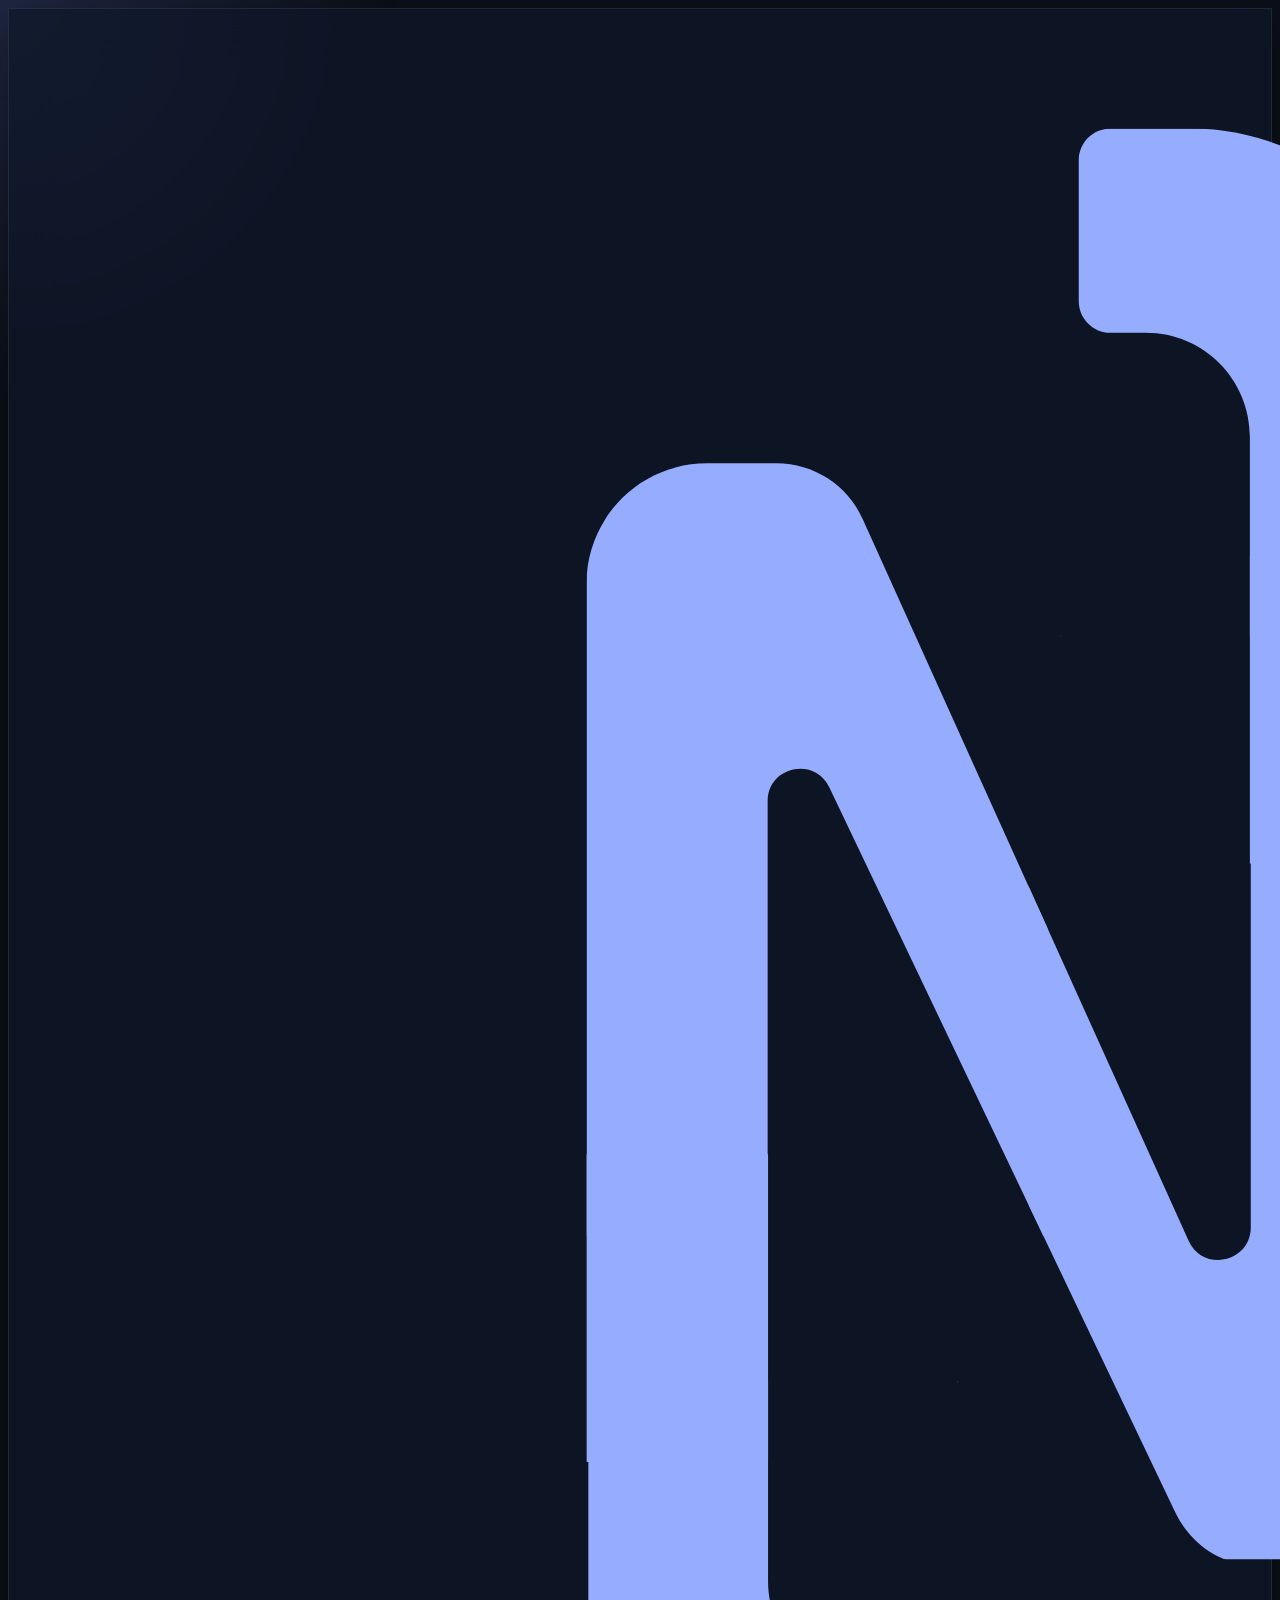
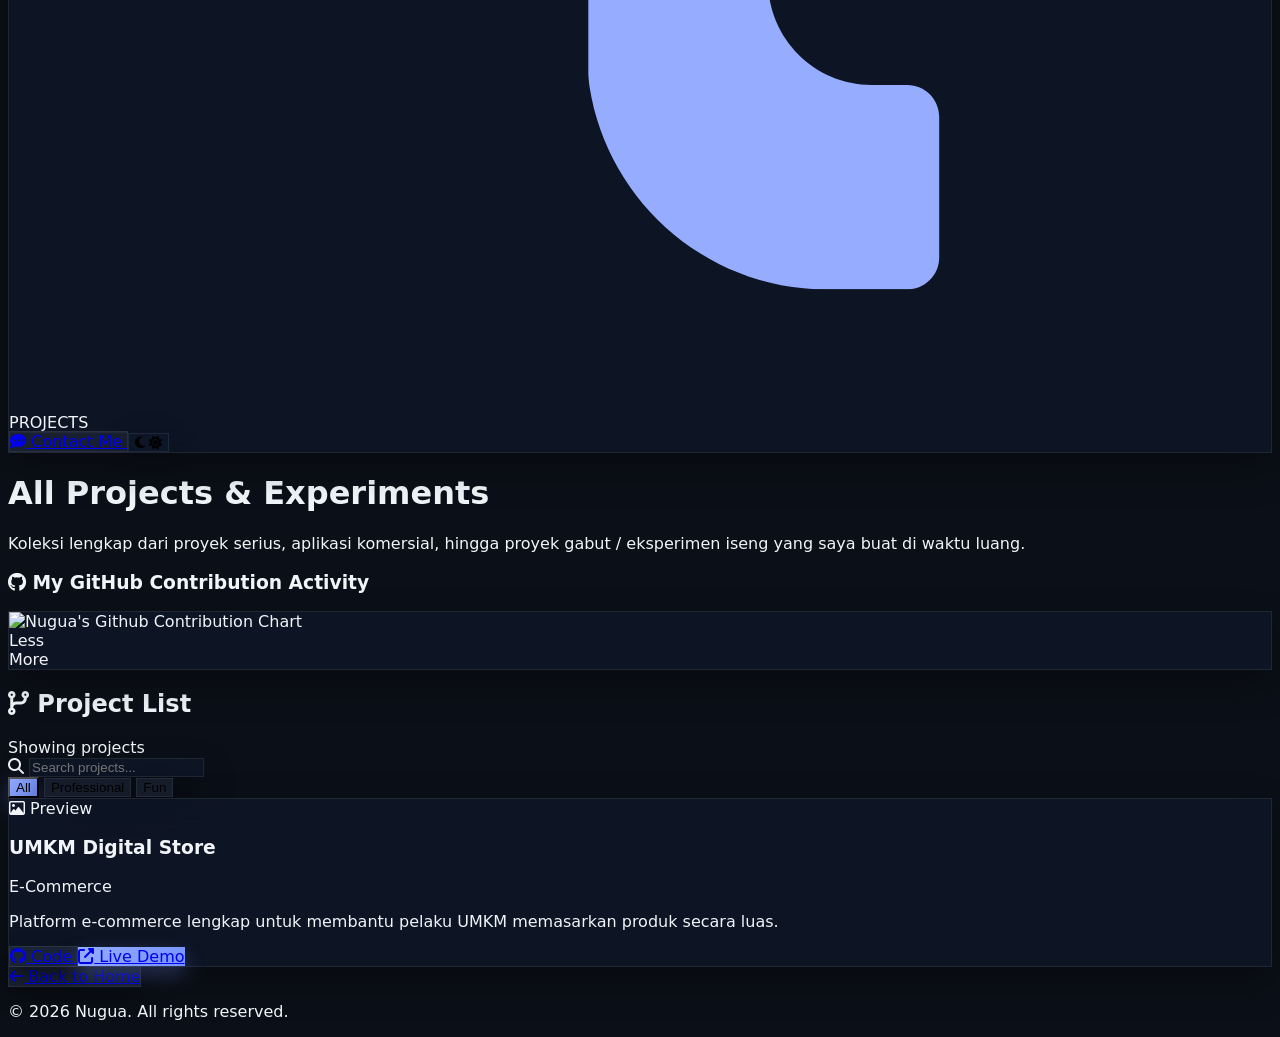
==== project.html @ b5759c46 "8-augustus" ====
<!DOCTYPE html>
<html lang="en" class="scroll-smooth dark">
<head>
    <meta charset="UTF-8">
    <meta name="viewport" content="width=device-width, initial-scale=1.0">
    <title>All Projects - Nugua Portfolio</title>
    <script src="https://cdn.tailwindcss.com"></script>
    <script>
        tailwind.config = {
            darkMode: 'class',
        }
    </script>
    <!-- FontAwesome untuk Icon profesional -->
    <link rel="stylesheet" href="https://cdnjs.cloudflare.com/ajax/libs/font-awesome/6.4.0/css/all.min.css">
    <style>
        body {
            background-color: #0b0f17;
            color: #f1f5f9;
            overflow-x: hidden;
            font-family: system-ui, -apple-system, sans-serif;
            transition: background-color 0.3s ease, color 0.3s ease;
        }

        html:not(.dark) body {
            background-color: #f8fafc;
            color: #1e293b;
        }
        
        /* Efek Mouse Tracking Glow Background */
        .mouse-glow {
            position: fixed;
            top: 0;
            left: 0;
            width: 100vw;
            height: 100vh;
            pointer-events: none;
            background: radial-gradient(800px circle at var(--x, 50%) var(--y, 50%), rgba(117, 147, 255, 0.18), rgba(15, 23, 42, 0) 50%);
            z-index: 1;
            transition: background 0.2s ease;
        }

        html:not(.dark) .mouse-glow {
            background: radial-gradient(800px circle at var(--x, 50%) var(--y, 50%), rgba(117, 147, 255, 0.25), rgba(248, 250, 252, 0) 50%);
        }

        .content-layer {
            position: relative;
            z-index: 10;
        }

        /* Glassmorphism */
        .glass-heavy-blur {
            background: rgba(15, 23, 42, 0.7);
            backdrop-filter: blur(24px);
            -webkit-backdrop-filter: blur(24px);
            border: 1px solid rgba(255, 255, 255, 0.08);
            box-shadow: 0 15px 35px rgba(0, 0, 0, 0.3);
            transition: all 0.3s ease;
        }

        html:not(.dark) .glass-heavy-blur {
            background: rgba(255, 255, 255, 0.85);
            border: 1px solid rgba(226, 232, 240, 0.8);
            box-shadow: 0 15px 35px rgba(149, 172, 255, 0.12);
        }

        .soft-button-primary {
            background: linear-gradient(135deg, #95ACFF 0%, #7593ff 100%);
            box-shadow: 0 8px 20px rgba(117, 147, 255, 0.3);
            transition: all 0.3s ease;
        }

        .soft-button-primary:hover {
            transform: translateY(-2px);
            box-shadow: 0 10px 25px rgba(117, 147, 255, 0.5);
        }

        .soft-button-secondary {
            background: rgba(30, 41, 59, 0.8);
            box-shadow: 0 8px 20px rgba(0, 0, 0, 0.3);
            border: 1px solid rgba(255, 255, 255, 0.08);
            transition: all 0.3s ease;
        }

        html:not(.dark) .soft-button-secondary {
            background: rgba(255, 255, 255, 0.9);
            box-shadow: 0 8px 20px rgba(149, 172, 255, 0.15);
            border: 1px solid rgba(226, 232, 240, 1);
            color: #475569;
        }

        .soft-button-secondary:hover {
            transform: translateY(-2px);
            box-shadow: 0 10px 25px rgba(149, 172, 255, 0.25);
        }

        .contact-pill-btn {
            background: rgba(30, 41, 59, 0.6);
            border: 1px solid rgba(255, 255, 255, 0.08);
            box-shadow: inset 0 1px 1px rgba(255, 255, 255, 0.05);
            transition: all 0.3s ease;
        }

        html:not(.dark) .contact-pill-btn {
            background: rgba(241, 245, 249, 0.8);
            border: 1px solid rgba(226, 232, 240, 1);
        }

        .contact-pill-btn:hover {
            border-color: rgba(117, 147, 255, 0.5);
            transform: translateY(-1px);
        }

        .project-card {
            transition: all 0.3s cubic-bezier(0.16, 1, 0.3, 1);
        }
        .project-card:hover {
            transform: translateY(-6px);
            box-shadow: 0 20px 40px rgba(117, 147, 255, 0.3);
            border-color: rgba(117, 147, 255, 0.8);
        }
    </style>
</head>
<body class="min-h-screen flex flex-col justify-between p-3 sm:p-6 md:p-10">

    <!-- Elemen Mouse Glow -->
    <div class="mouse-glow" id="mouseGlow"></div>

    <div class="content-layer max-w-6xl mx-auto w-full flex flex-col items-center">
        
        <!-- NAVBAR -->
        <nav class="glass-heavy-blur rounded-full px-4 sm:px-5 py-2.5 w-full max-w-4xl flex items-center justify-between mb-8 sticky top-3 sm:top-6 z-50">
            <a href="index.html" class="w-9 h-9 sm:w-11 sm:h-11 overflow-hidden flex items-center justify-center shrink-0 transition-transform hover:scale-105">
                <img src="assets/img/logo.png" alt="Logo" class="object-cover w-full h-full">
            </a>
            
            <div class="absolute left-1/2 transform -translate-x-1/2 hidden sm:block">
                <span class="text-xs sm:text-sm font-extrabold tracking-widest text-slate-900 dark:text-white uppercase">PROJECTS</span>
            </div>

            <div class="flex items-center gap-2">
                <a href="index.html#contact" class="contact-pill-btn flex items-center gap-2 px-3.5 sm:px-4 py-1.5 sm:py-2 rounded-full text-xs sm:text-sm font-semibold text-[#7593ff] dark:text-[#95ACFF]">
                    <i class="fa-solid fa-comment-dots text-xs"></i>
                    <span>Contact Me</span>
                </a>

                <button id="themeToggle" class="w-8 h-8 sm:w-10 sm:h-10 rounded-full glass-heavy-blur flex items-center justify-center text-slate-700 dark:text-slate-200 hover:text-[#7593ff] transition shadow-sm cursor-pointer" title="Toggle Theme">
                    <i class="fa-solid fa-moon text-xs sm:text-sm hidden dark:block"></i>
                    <i class="fa-solid fa-sun text-xs sm:text-sm dark:hidden"></i>
                </button>
            </div>
        </nav>

        <!-- HEADER SECTION -->
        <header class="text-center max-w-3xl mx-auto my-6">
            <h1 class="text-2xl sm:text-4xl md:text-5xl font-extrabold text-slate-900 dark:text-slate-100 tracking-tight mb-3">
                All Projects & Experiments
            </h1>
            <p class="text-slate-600 dark:text-slate-300 text-xs sm:text-base leading-relaxed">
                Koleksi lengkap dari proyek serius, aplikasi komersial, hingga proyek gabut / eksperimen iseng yang saya buat di waktu luang.
            </p>
        </header>

        <!-- GITHUB CONTRIBUTION ACTIVITY -->
        <section class="w-full max-w-4xl my-6 px-2">
            <h3 class="text-base sm:text-lg font-bold text-slate-900 dark:text-slate-100 mb-4 flex items-center gap-2.5">
                <i class="fa-brands fa-github text-[#7593ff] text-lg sm:text-xl"></i> My GitHub Contribution Activity
            </h3>
            <div class="glass-heavy-blur p-4 sm:p-6 rounded-3xl overflow-x-auto flex flex-col items-center">
                <img src="https://ghchart.rshah.org/4169E1/nuguaaa" alt="Nugua's Github Contribution Chart" class="w-full max-w-3xl h-auto block filter dark:brightness-125 mb-3">
                
                <div class="w-full max-w-3xl flex items-center justify-end gap-2 text-[11px] text-slate-500 dark:text-slate-400 mt-2 px-1">
                    <span>Less</span>
                    <div class="flex items-center gap-1">
                        <span class="w-2.5 h-2.5 rounded-[2px] bg-slate-200 dark:bg-slate-800 border border-slate-300 dark:border-slate-700"></span>
                        <span class="w-2.5 h-2.5 rounded-[2px] bg-[#7593ff]/30"></span>
                        <span class="w-2.5 h-2.5 rounded-[2px] bg-[#7593ff]/60"></span>
                        <span class="w-2.5 h-2.5 rounded-[2px] bg-[#7593ff]"></span>
                        <span class="w-2.5 h-2.5 rounded-[2px] bg-[#4169E1]"></span>
                    </div>
                    <span>More</span>
                </div>
            </div>
        </section>

        <!-- GRID ALL PROJECTS & FUN PROJECTS -->
        <section class="w-full max-w-4xl my-6">
            <div class="flex flex-col sm:flex-row items-start sm:items-center justify-between gap-4 mb-6">
                <div>
                    <h2 class="text-base sm:text-xl font-bold text-slate-900 dark:text-slate-100 flex items-center gap-2">
                        <i class="fa-solid fa-code-branch text-[#7593ff]"></i> Project List
                    </h2>
                    <span class="text-xs text-slate-500 dark:text-slate-400">Showing projects</span>
                </div>

                <div class="flex flex-wrap items-center gap-2 w-full sm:w-auto">
                    <div class="relative flex-1 sm:flex-initial">
                        <span class="absolute inset-y-0 left-0 flex items-center pl-3 pointer-events-none text-slate-400 text-xs">
                            <i class="fa-solid fa-search"></i>
                        </span>
                        <input type="text" id="projectSearch" placeholder="Search projects..." class="w-full sm:w-48 pl-8 pr-3 py-1.5 text-xs rounded-xl glass-heavy-blur text-slate-800 dark:text-slate-200 focus:outline-none focus:ring-2 focus:ring-[#7593ff]/50 border border-slate-300 dark:border-slate-700">
                    </div>

                    <div class="flex items-center gap-1.5">
                        <button onclick="filterProjects('all', event)" class="category-btn px-3 py-1.5 rounded-xl text-xs font-semibold soft-button-primary text-white transition cursor-pointer">All</button>
                        <button onclick="filterProjects('professional', event)" class="category-btn px-3 py-1.5 rounded-xl text-xs font-semibold soft-button-secondary text-slate-700 dark:text-slate-200 transition cursor-pointer">Professional</button>
                        <button onclick="filterProjects('fun', event)" class="category-btn px-3 py-1.5 rounded-xl text-xs font-semibold soft-button-secondary text-slate-700 dark:text-slate-200 transition cursor-pointer">Fun</button>
                    </div>
                </div>
            </div>

            <!-- CONTAINER PROJECT CARDS -->
            <div class="grid grid-cols-1 md:grid-cols-2 gap-5 sm:gap-6" id="projectContainer">
                <!-- Dirender otomatis lewat JS -->
            </div>

            <div class="flex justify-center mt-10">
                <a href="index.html" class="soft-button-secondary text-slate-700 dark:text-slate-200 font-bold px-8 py-3 rounded-full text-xs sm:text-sm flex items-center gap-3 group transition">
                    <i class="fa-solid fa-arrow-left group-hover:-translate-x-1.5 transition-transform text-[#7593ff]"></i> Back to Home
                </a>
            </div>
        </section>

    </div>

    <!-- FOOTER -->
    <footer class="content-layer w-full text-center py-6 text-slate-500 dark:text-slate-400 text-[11px] sm:text-sm border-t border-slate-300 dark:border-slate-800 mt-8 flex flex-col items-center gap-2">
        <p>&copy; 2026 Nugua. All rights reserved.</p>
    </footer>

    <!-- 1. PANGGIL FILE DATA PROJECT TERLEBIH DAHULU -->
    <script src="data.js"></script>

    <!-- 2. SCRIPT UTAMA HALAMAN -->
    <script>
        const container = document.getElementById('projectContainer');
        let currentCategory = 'all';

        function renderProjects(filter = 'all', searchQuery = '') {
            container.innerHTML = '';

            const filtered = projectsData.filter(project => {
                const matchesCategory = (filter === 'all' || project.category === filter);
                const matchesSearch = project.title.toLowerCase().includes(searchQuery.toLowerCase()) || 
                                      project.description.toLowerCase().includes(searchQuery.toLowerCase());
                return matchesCategory && matchesSearch;
            });

            if (filtered.length === 0) {
                container.innerHTML = `
                    <div class="col-span-full text-center py-10 text-slate-400 text-xs sm:text-sm">
                        <i class="fa-solid fa-folder-open text-2xl mb-2 block"></i>
                        Tidak ada project yang ditemukan.
                    </div>
                `;
                return;
            }

            filtered.forEach(project => {
                const borderStyle = project.isDashedBorder ? 'border-dashed border-[#7593ff]/40' : '';
                
                const cardHTML = `
                    <div class="project-card glass-heavy-blur p-4 sm:p-6 rounded-3xl flex flex-col justify-between ${borderStyle}" data-category="${project.category}" data-title="${project.title.toLowerCase()}">
                        <div>
                            <div class="w-full h-32 sm:h-36 bg-slate-200 dark:bg-slate-800/50 border border-slate-300 dark:border-slate-700 rounded-2xl mb-3 sm:mb-4 overflow-hidden flex items-center justify-center text-slate-400 dark:text-slate-500 text-xs sm:text-sm font-medium gap-2">
                                <i class="${project.previewIcon}"></i> ${project.previewLabel}
                            </div>
                            <div class="flex items-center justify-between mb-2">
                                <h3 class="text-base sm:text-lg font-bold text-slate-900 dark:text-slate-100">${project.title}</h3>
                                <span class="text-[10px] font-bold px-2.5 py-0.5 rounded-full ${project.badgeColorClass}">${project.badgeText}</span>
                            </div>
                            <p class="text-slate-600 dark:text-slate-300 text-[11px] sm:text-sm mb-5">${project.description}</p>
                        </div>
                        <div class="flex items-center gap-2">
                            <a href="${project.githubUrl}" target="_blank" class="soft-button-secondary text-slate-700 dark:text-slate-200 font-semibold text-xs py-2 px-3 rounded-xl flex-1 text-center">
                                <i class="fa-brands fa-github mr-1"></i> Code
                            </a>
                            <a href="${project.liveUrl}" target="_blank" class="soft-button-primary text-white font-semibold text-xs py-2 px-3 rounded-xl flex-1 text-center">
                                <i class="fa-solid fa-external-link-alt mr-1"></i> Live Demo
                            </a>
                        </div>
                    </div>
                `;
                container.innerHTML += cardHTML;
            });
        }

        function filterProjects(category, event) {
            currentCategory = category;
            
            const buttons = document.querySelectorAll('.category-btn');
            buttons.forEach(btn => {
                btn.classList.remove('soft-button-primary', 'text-white');
                btn.classList.add('soft-button-secondary', 'text-slate-700', 'dark:text-slate-200');
            });
            
            if (event && event.currentTarget) {
                event.currentTarget.classList.remove('soft-button-secondary', 'text-slate-700', 'dark:text-slate-200');
                event.currentTarget.classList.add('soft-button-primary', 'text-white');
            }

            const query = document.getElementById('projectSearch').value;
            renderProjects(currentCategory, query);
        }

        const searchInput = document.getElementById('projectSearch');
        searchInput.addEventListener('input', (e) => {
            renderProjects(currentCategory, e.target.value);
        });

        // Load awal saat halaman dibuka
        renderProjects();

        // Theme Toggle & Glow Script
        const themeToggleBtn = document.getElementById('themeToggle');
        if (localStorage.getItem('color-theme') === 'light') {
            document.documentElement.classList.remove('dark');
        } else {
            document.documentElement.classList.add('dark');
        }

        themeToggleBtn.addEventListener('click', () => {
            if (document.documentElement.classList.contains('dark')) {
                document.documentElement.classList.remove('dark');
                localStorage.setItem('color-theme', 'light');
            } else {
                document.documentElement.classList.add('dark');
                localStorage.setItem('color-theme', 'dark');
            }
        });

        const glow = document.getElementById('mouseGlow');
        let mouseX = 0, mouseY = 0, glowX = 0, glowY = 0;

        window.addEventListener('mousemove', (e) => {
            mouseX = e.clientX;
            mouseY = e.clientY;
        });

        function updateGlow() {
            glowX += (mouseX - glowX) * 0.15;
            glowY += (mouseY - glowY) * 0.15;
            if (glow) {
                glow.style.setProperty('--x', `${glowX}px`);
                glow.style.setProperty('--y', `${glowY}px`);
            }
            requestAnimationFrame(updateGlow);
        }
        requestAnimationFrame(updateGlow);
    </script>
</body>
</html>
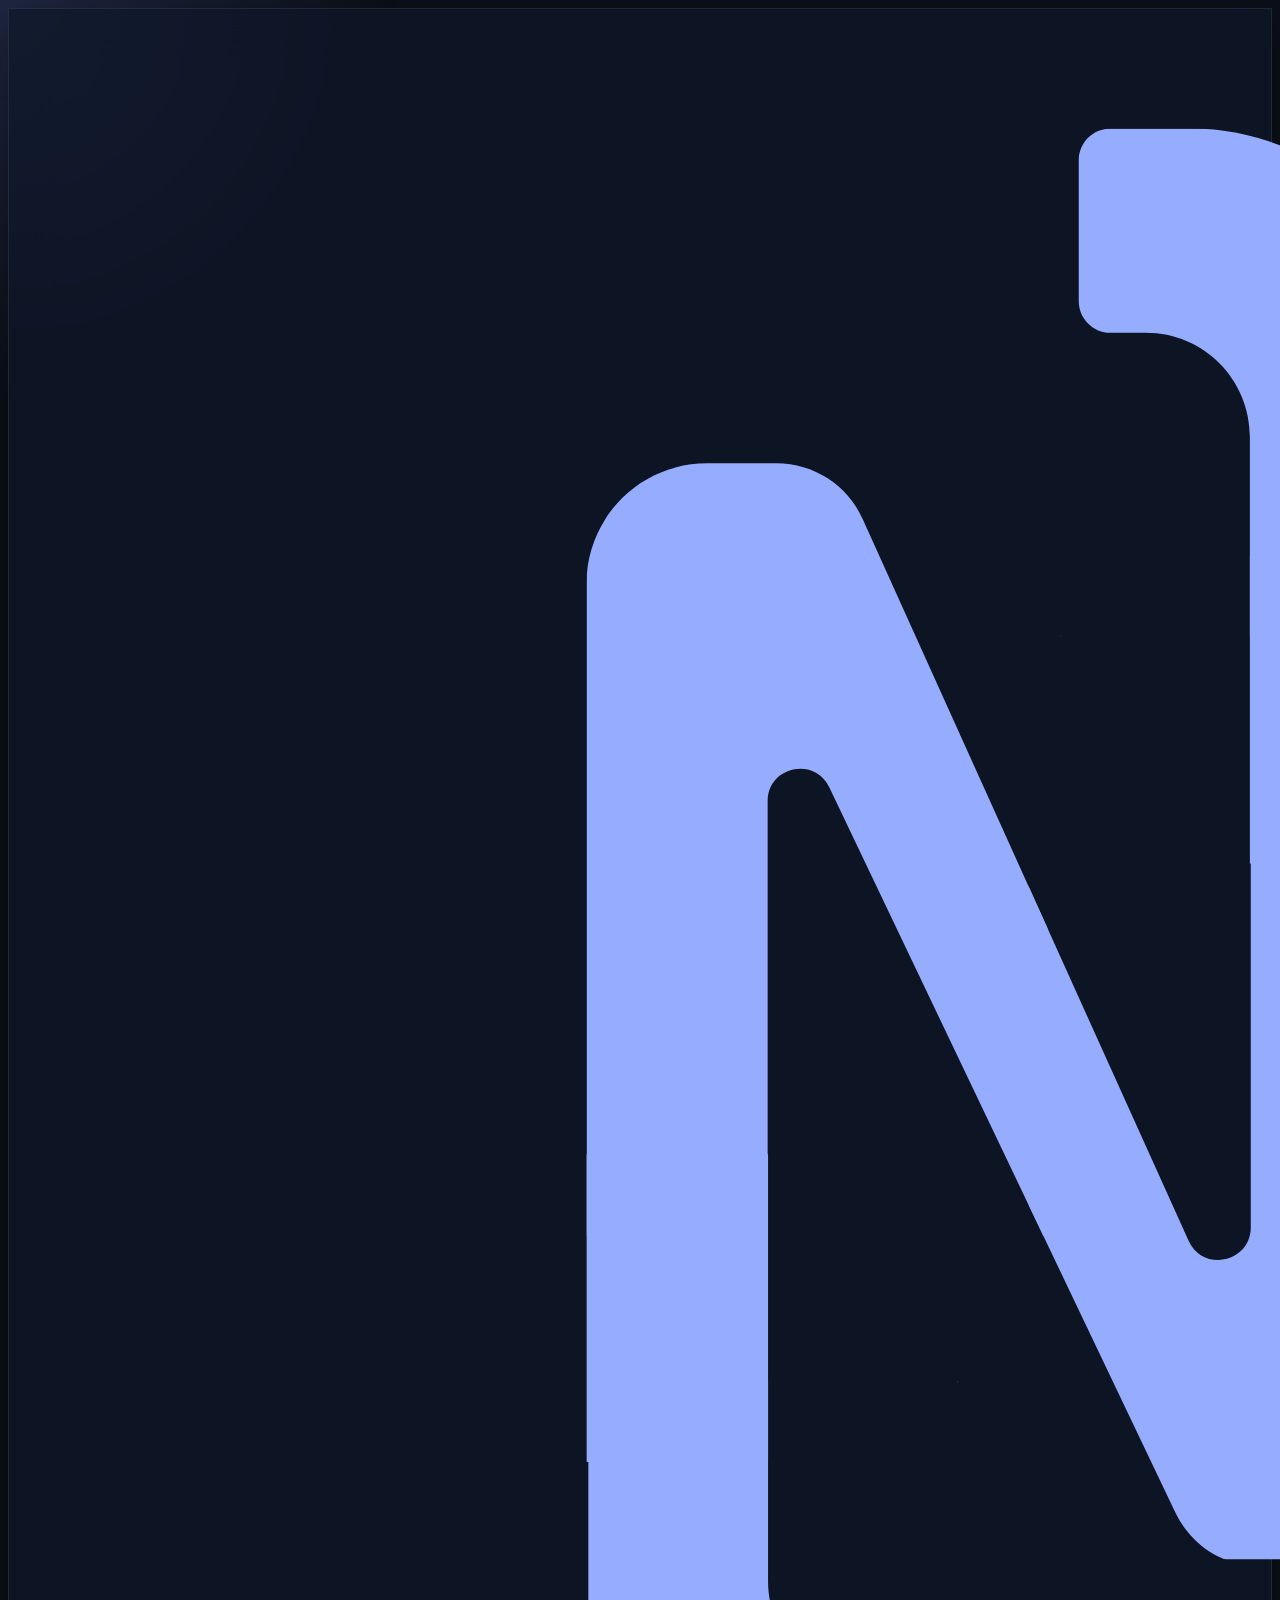
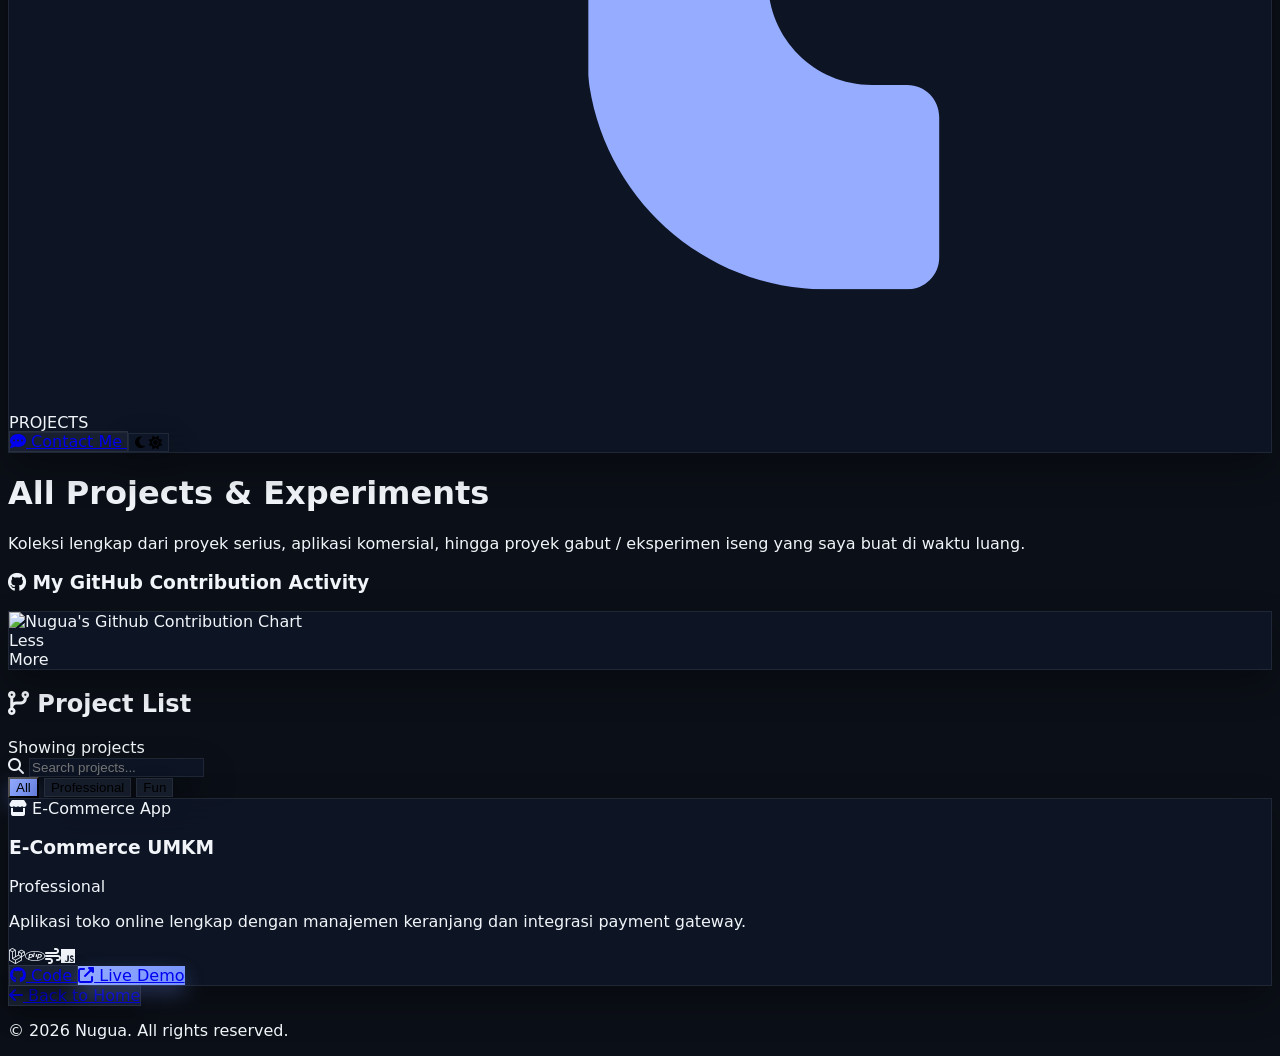
==== commit 456d9154: "8aug" ====
--- a/project.html
+++ b/project.html
@@ -259,6 +259,16 @@
             filtered.forEach(project => {
                 const borderStyle = project.isDashedBorder ? 'border-dashed border-[#7593ff]/40' : '';
                 
+                // Render tech stack icons secara dinamis jika properti techs tersedia
+                let techsHTML = '';
+                if (project.techs && Array.isArray(project.techs)) {
+                    techsHTML = `<div class="flex items-center gap-2.5 mb-4 text-sm text-slate-600 dark:text-slate-300">`;
+                    project.techs.forEach(tech => {
+                        techsHTML += `<i class="${tech.icon}" title="${tech.name}"></i>`;
+                    });
+                    techsHTML += `</div>`;
+                }
+
                 const cardHTML = `
                     <div class="project-card glass-heavy-blur p-4 sm:p-6 rounded-3xl flex flex-col justify-between ${borderStyle}" data-category="${project.category}" data-title="${project.title.toLowerCase()}">
                         <div>
@@ -269,7 +279,8 @@
                                 <h3 class="text-base sm:text-lg font-bold text-slate-900 dark:text-slate-100">${project.title}</h3>
                                 <span class="text-[10px] font-bold px-2.5 py-0.5 rounded-full ${project.badgeColorClass}">${project.badgeText}</span>
                             </div>
-                            <p class="text-slate-600 dark:text-slate-300 text-[11px] sm:text-sm mb-5">${project.description}</p>
+                            <p class="text-slate-600 dark:text-slate-300 text-[11px] sm:text-sm mb-3">${project.description}</p>
+                            ${techsHTML}
                         </div>
                         <div class="flex items-center gap-2">
                             <a href="${project.githubUrl}" target="_blank" class="soft-button-secondary text-slate-700 dark:text-slate-200 font-semibold text-xs py-2 px-3 rounded-xl flex-1 text-center">
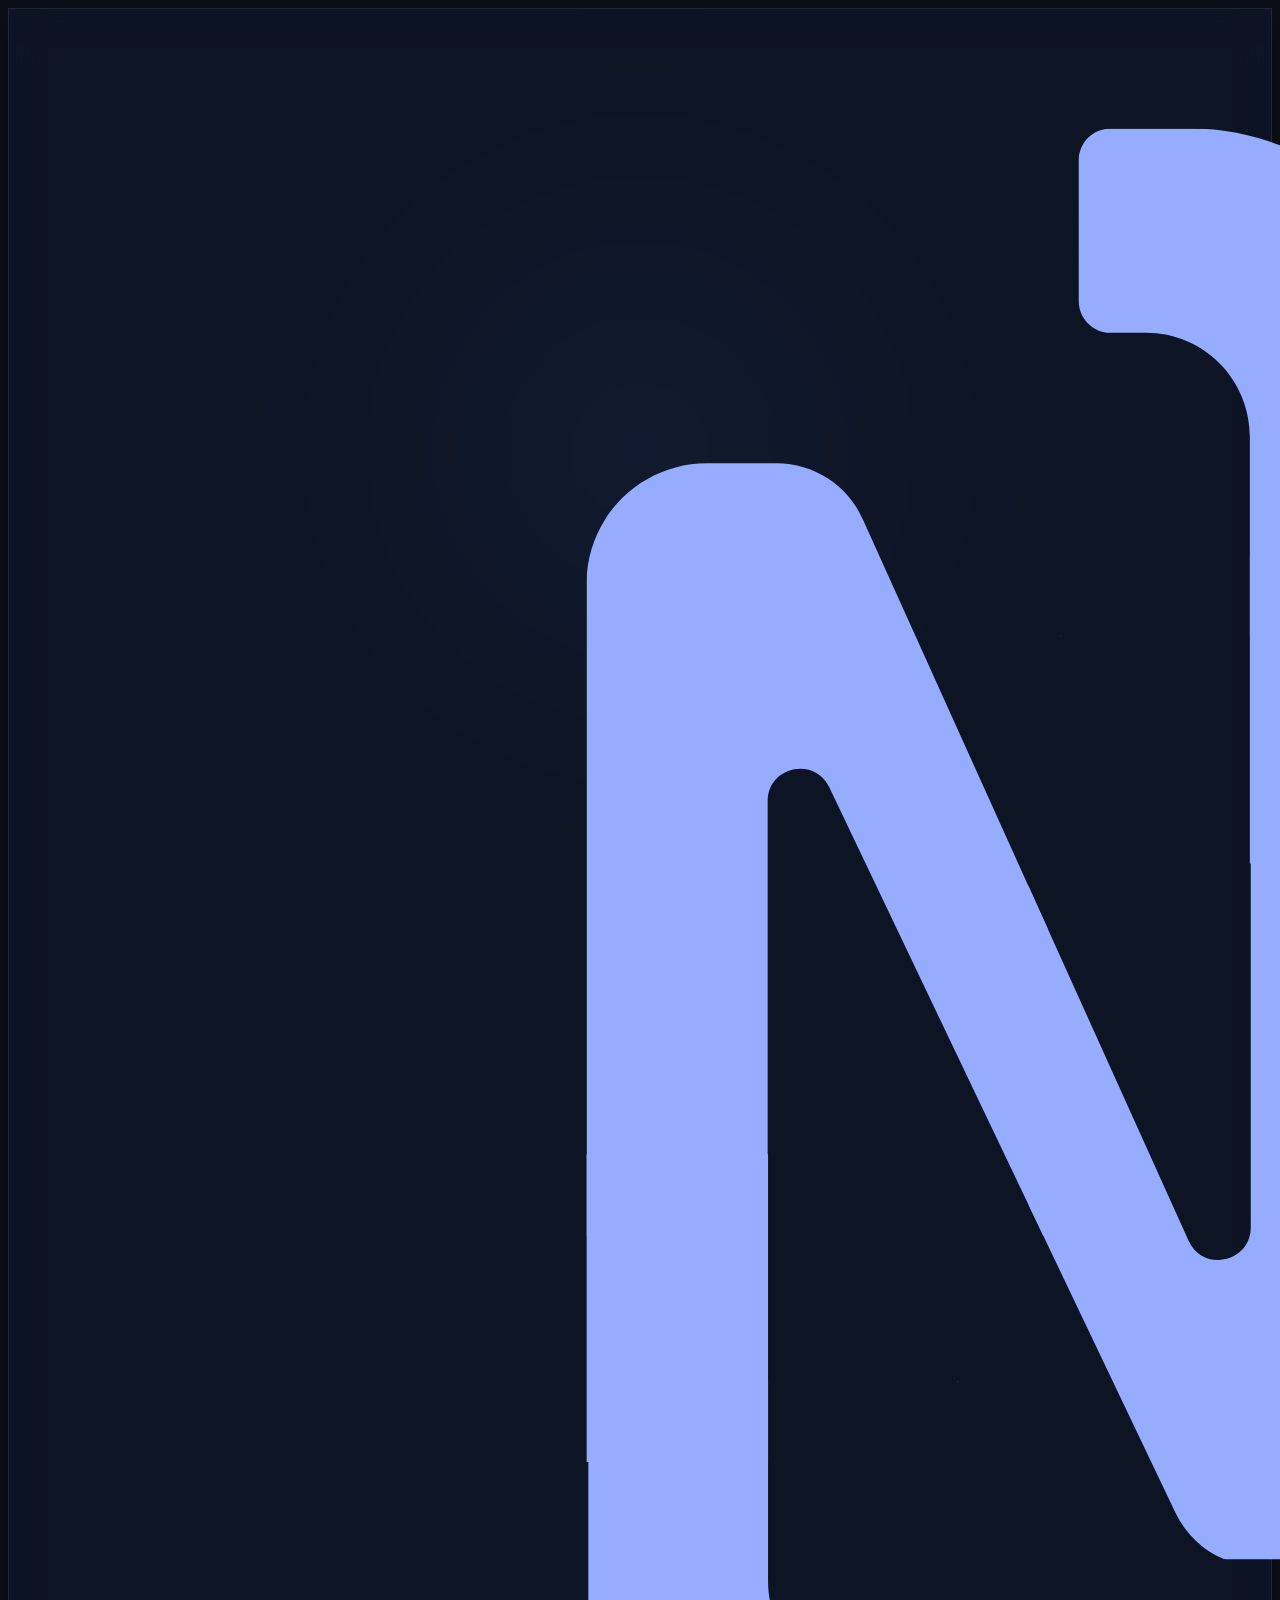
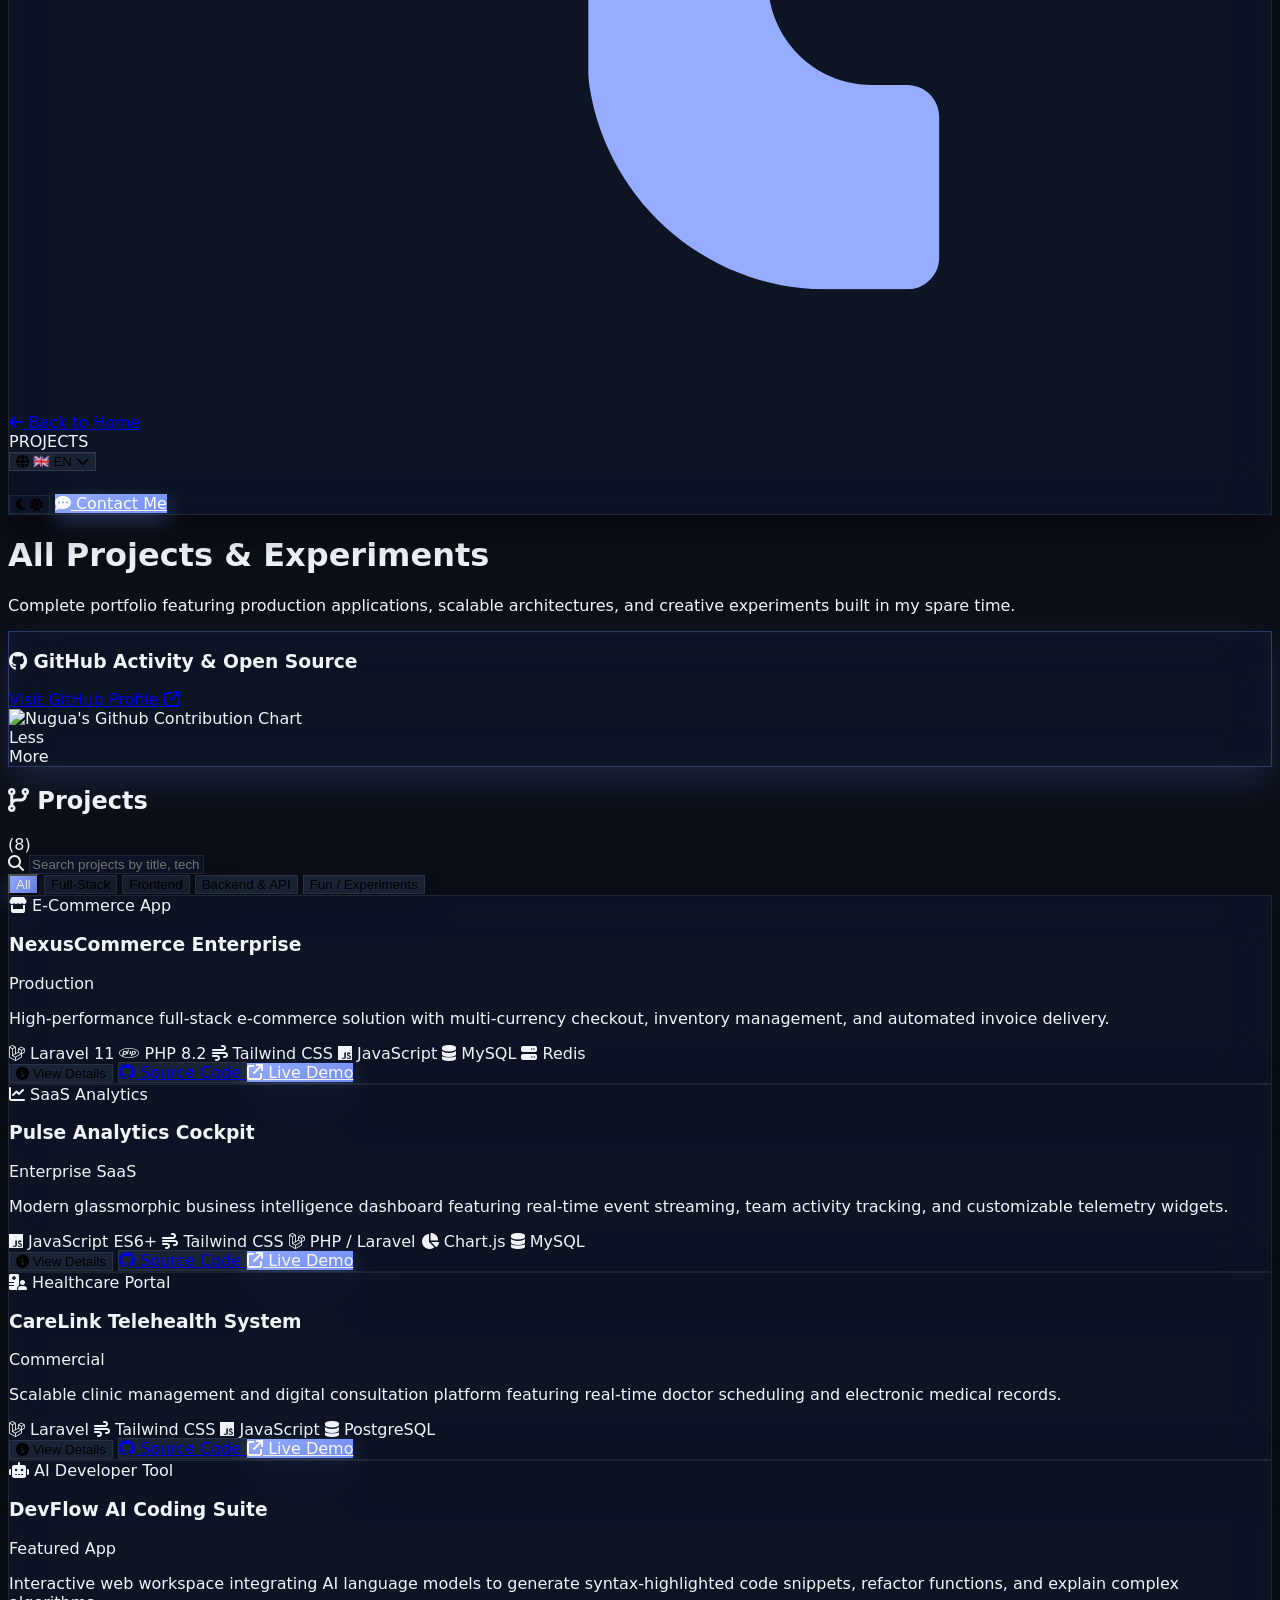
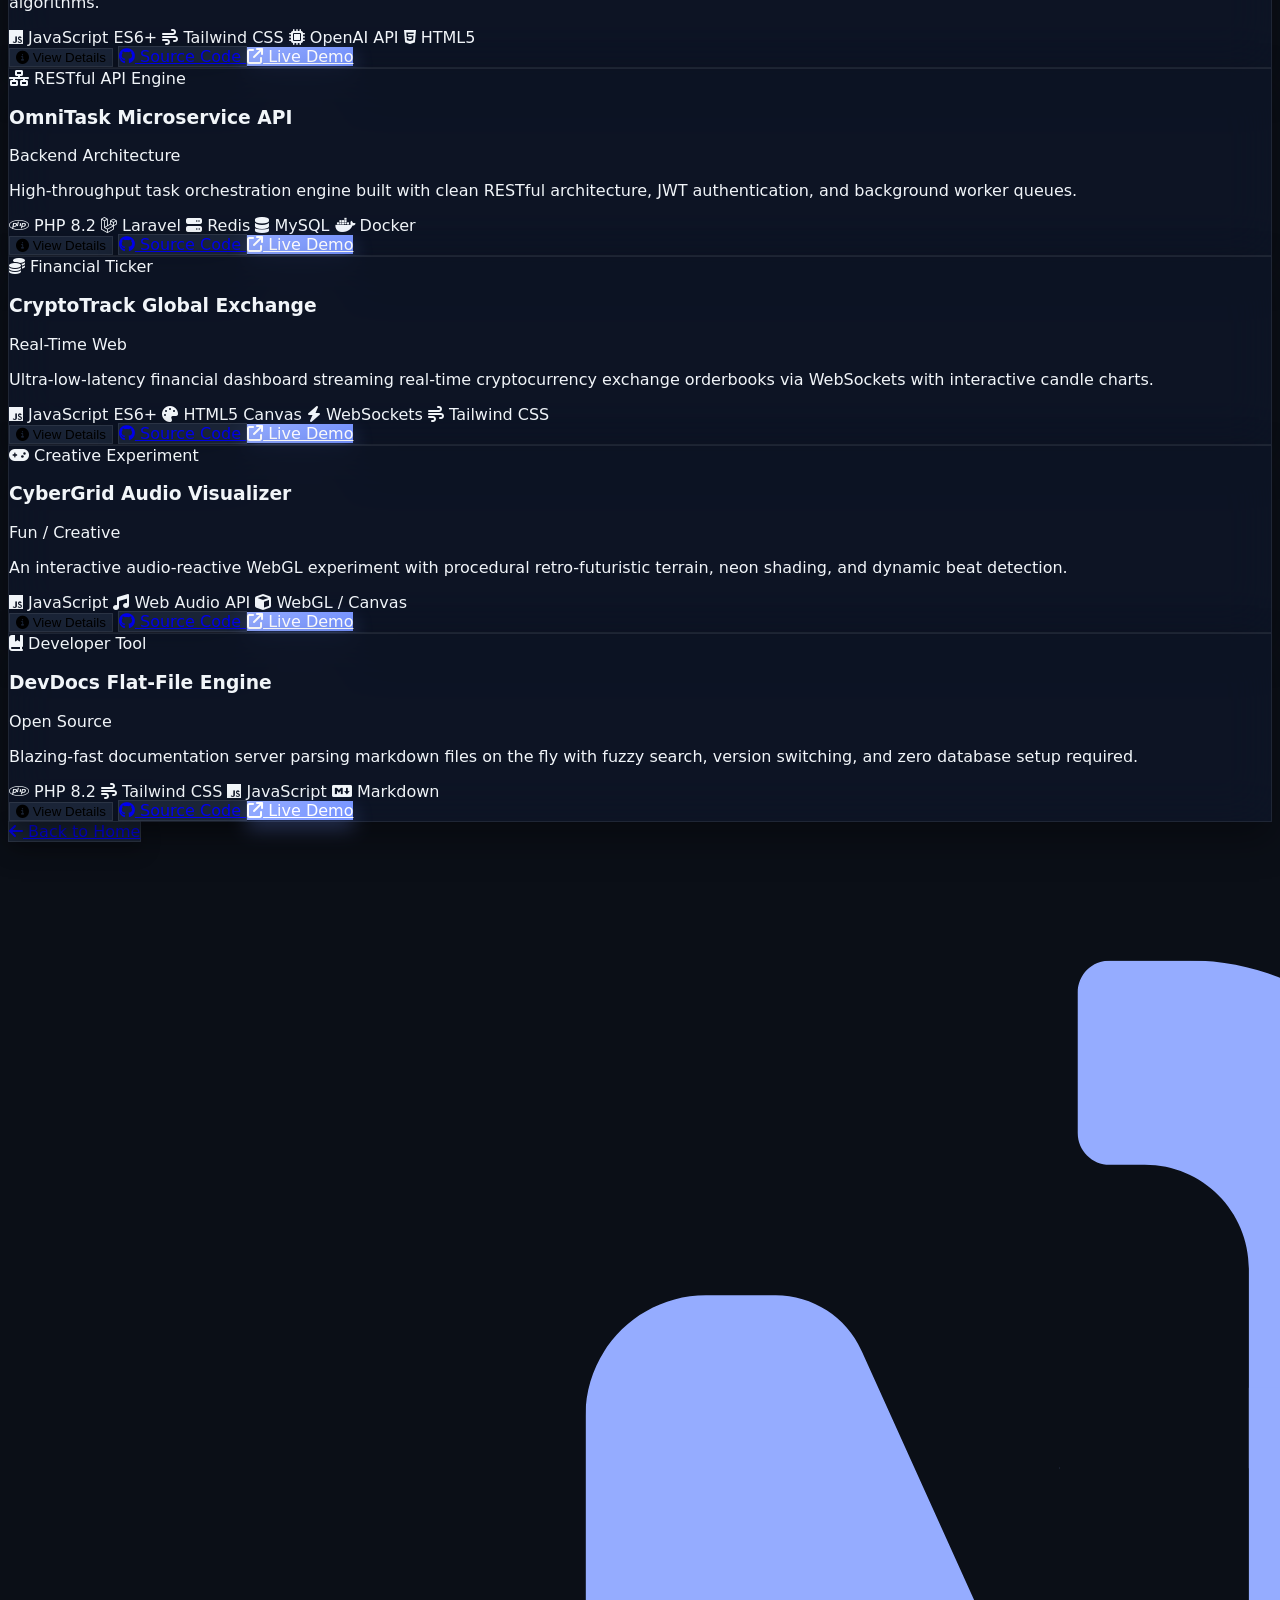
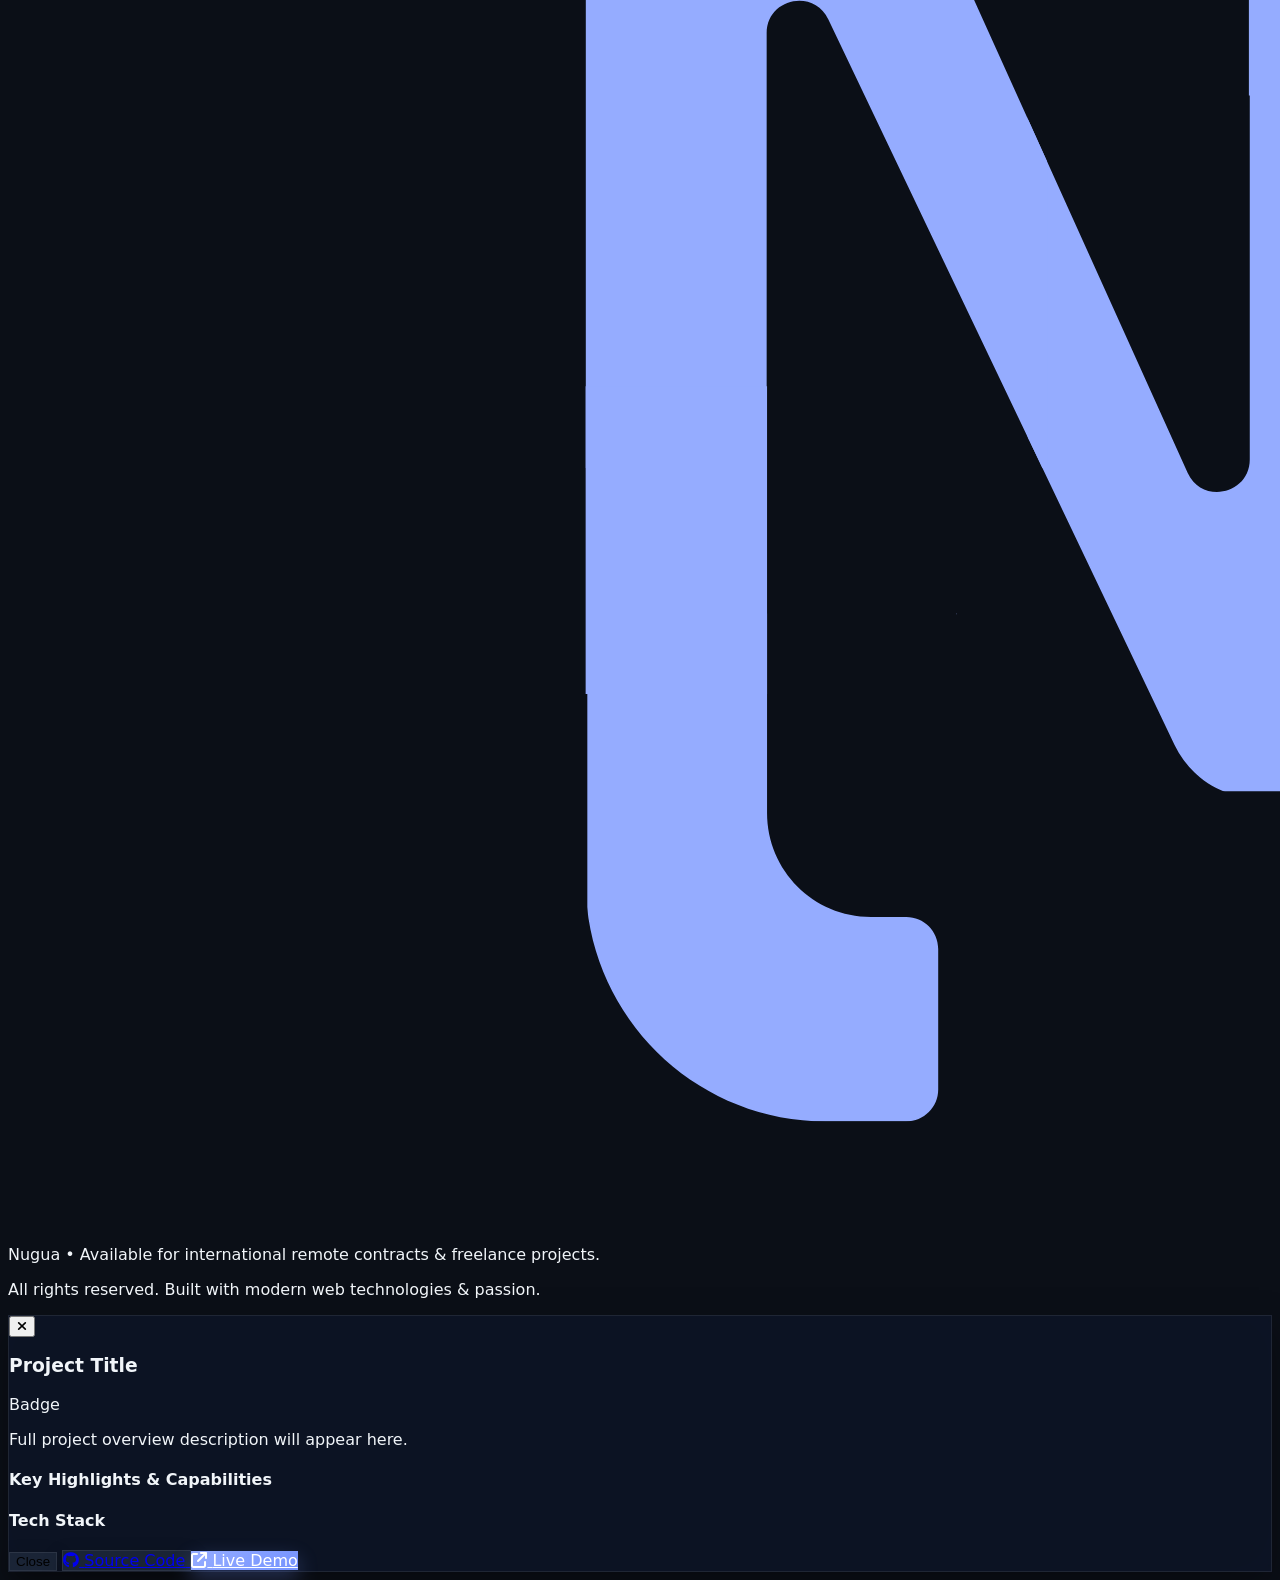
==== commit 9ac6356e: "Add translations for English, Indonesian, and German languages in the portfolio" ====
--- a/project.html
+++ b/project.html
@@ -3,174 +3,124 @@
 <head>
     <meta charset="UTF-8">
     <meta name="viewport" content="width=device-width, initial-scale=1.0">
-    <title>All Projects - Nugua Portfolio</title>
+    <meta name="description" content="All Projects & Experiments - Nugua Portfolio. Production applications, web experiments, and open-source contributions.">
+    <meta name="keywords" content="Web Developer Projects, Full Stack Portfolio, Laravel Apps, JavaScript Experiments, Open Source">
+    <meta name="author" content="Nugua">
+
+    <title>All Projects & Experiments — Nugua</title>
+
+    <!-- Tailwind CSS CDN -->
     <script src="https://cdn.tailwindcss.com"></script>
     <script>
         tailwind.config = {
             darkMode: 'class',
+            theme: {
+                extend: {
+                    colors: {
+                        primary: '#7593ff',
+                        'primary-light': '#95acff',
+                    }
+                }
+            }
         }
     </script>
-    <!-- FontAwesome untuk Icon profesional -->
+
+    <!-- FontAwesome 6 CDN -->
     <link rel="stylesheet" href="https://cdnjs.cloudflare.com/ajax/libs/font-awesome/6.4.0/css/all.min.css">
-    <style>
-        body {
-            background-color: #0b0f17;
-            color: #f1f5f9;
-            overflow-x: hidden;
-            font-family: system-ui, -apple-system, sans-serif;
-            transition: background-color 0.3s ease, color 0.3s ease;
-        }
-
-        html:not(.dark) body {
-            background-color: #f8fafc;
-            color: #1e293b;
-        }
-        
-        /* Efek Mouse Tracking Glow Background */
-        .mouse-glow {
-            position: fixed;
-            top: 0;
-            left: 0;
-            width: 100vw;
-            height: 100vh;
-            pointer-events: none;
-            background: radial-gradient(800px circle at var(--x, 50%) var(--y, 50%), rgba(117, 147, 255, 0.18), rgba(15, 23, 42, 0) 50%);
-            z-index: 1;
-            transition: background 0.2s ease;
-        }
-
-        html:not(.dark) .mouse-glow {
-            background: radial-gradient(800px circle at var(--x, 50%) var(--y, 50%), rgba(117, 147, 255, 0.25), rgba(248, 250, 252, 0) 50%);
-        }
-
-        .content-layer {
-            position: relative;
-            z-index: 10;
-        }
-
-        /* Glassmorphism */
-        .glass-heavy-blur {
-            background: rgba(15, 23, 42, 0.7);
-            backdrop-filter: blur(24px);
-            -webkit-backdrop-filter: blur(24px);
-            border: 1px solid rgba(255, 255, 255, 0.08);
-            box-shadow: 0 15px 35px rgba(0, 0, 0, 0.3);
-            transition: all 0.3s ease;
-        }
-
-        html:not(.dark) .glass-heavy-blur {
-            background: rgba(255, 255, 255, 0.85);
-            border: 1px solid rgba(226, 232, 240, 0.8);
-            box-shadow: 0 15px 35px rgba(149, 172, 255, 0.12);
-        }
-
-        .soft-button-primary {
-            background: linear-gradient(135deg, #95ACFF 0%, #7593ff 100%);
-            box-shadow: 0 8px 20px rgba(117, 147, 255, 0.3);
-            transition: all 0.3s ease;
-        }
-
-        .soft-button-primary:hover {
-            transform: translateY(-2px);
-            box-shadow: 0 10px 25px rgba(117, 147, 255, 0.5);
-        }
-
-        .soft-button-secondary {
-            background: rgba(30, 41, 59, 0.8);
-            box-shadow: 0 8px 20px rgba(0, 0, 0, 0.3);
-            border: 1px solid rgba(255, 255, 255, 0.08);
-            transition: all 0.3s ease;
-        }
-
-        html:not(.dark) .soft-button-secondary {
-            background: rgba(255, 255, 255, 0.9);
-            box-shadow: 0 8px 20px rgba(149, 172, 255, 0.15);
-            border: 1px solid rgba(226, 232, 240, 1);
-            color: #475569;
-        }
-
-        .soft-button-secondary:hover {
-            transform: translateY(-2px);
-            box-shadow: 0 10px 25px rgba(149, 172, 255, 0.25);
-        }
-
-        .contact-pill-btn {
-            background: rgba(30, 41, 59, 0.6);
-            border: 1px solid rgba(255, 255, 255, 0.08);
-            box-shadow: inset 0 1px 1px rgba(255, 255, 255, 0.05);
-            transition: all 0.3s ease;
-        }
-
-        html:not(.dark) .contact-pill-btn {
-            background: rgba(241, 245, 249, 0.8);
-            border: 1px solid rgba(226, 232, 240, 1);
-        }
-
-        .contact-pill-btn:hover {
-            border-color: rgba(117, 147, 255, 0.5);
-            transform: translateY(-1px);
-        }
-
-        .project-card {
-            transition: all 0.3s cubic-bezier(0.16, 1, 0.3, 1);
-        }
-        .project-card:hover {
-            transform: translateY(-6px);
-            box-shadow: 0 20px 40px rgba(117, 147, 255, 0.3);
-            border-color: rgba(117, 147, 255, 0.8);
-        }
-    </style>
+
+    <!-- Custom Stylesheet -->
+    <link rel="stylesheet" href="assets/css/style.css">
 </head>
-<body class="min-h-screen flex flex-col justify-between p-3 sm:p-6 md:p-10">
-
-    <!-- Elemen Mouse Glow -->
+<body class="min-h-screen flex flex-col justify-between p-3 sm:p-6 md:p-8">
+
+    <!-- Interactive Mouse Tracking Glow -->
     <div class="mouse-glow" id="mouseGlow"></div>
 
     <div class="content-layer max-w-6xl mx-auto w-full flex flex-col items-center">
         
-        <!-- NAVBAR -->
-        <nav class="glass-heavy-blur rounded-full px-4 sm:px-5 py-2.5 w-full max-w-4xl flex items-center justify-between mb-8 sticky top-3 sm:top-6 z-50">
-            <a href="index.html" class="w-9 h-9 sm:w-11 sm:h-11 overflow-hidden flex items-center justify-center shrink-0 transition-transform hover:scale-105">
-                <img src="assets/img/logo.png" alt="Logo" class="object-cover w-full h-full">
-            </a>
+        <!-- ================= NAVBAR ================= -->
+        <nav class="glass-heavy-blur rounded-full px-4 sm:px-6 py-2.5 w-full max-w-5xl flex items-center justify-between mb-8 sticky top-3 sm:top-5 z-50 shadow-lg">
+            <div class="flex items-center gap-3">
+                <a href="index.html" class="w-9 h-9 sm:w-11 sm:h-11 overflow-hidden flex items-center justify-center shrink-0 transition-transform hover:scale-105" title="Back to Home">
+                    <img src="assets/img/logo.png" alt="Logo" class="object-contain w-full h-full">
+                </a>
+                <a href="index.html" class="hidden sm:inline-flex items-center gap-1.5 text-xs font-semibold text-slate-600 dark:text-slate-300 hover:text-[#7593ff] transition">
+                    <i class="fa-solid fa-arrow-left text-xs"></i>
+                    <span data-i18n="nav_back_home">Back to Home</span>
+                </a>
+            </div>
             
-            <div class="absolute left-1/2 transform -translate-x-1/2 hidden sm:block">
-                <span class="text-xs sm:text-sm font-extrabold tracking-widest text-slate-900 dark:text-white uppercase">PROJECTS</span>
-            </div>
-
-            <div class="flex items-center gap-2">
-                <a href="index.html#contact" class="contact-pill-btn flex items-center gap-2 px-3.5 sm:px-4 py-1.5 sm:py-2 rounded-full text-xs sm:text-sm font-semibold text-[#7593ff] dark:text-[#95ACFF]">
-                    <i class="fa-solid fa-comment-dots text-xs"></i>
-                    <span>Contact Me</span>
-                </a>
-
-                <button id="themeToggle" class="w-8 h-8 sm:w-10 sm:h-10 rounded-full glass-heavy-blur flex items-center justify-center text-slate-700 dark:text-slate-200 hover:text-[#7593ff] transition shadow-sm cursor-pointer" title="Toggle Theme">
+            <div class="hidden sm:block">
+                <span class="text-xs font-extrabold tracking-widest text-[#7593ff] uppercase bg-[#7593ff]/15 px-3 py-1 rounded-full border border-[#7593ff]/30" data-i18n="nav_projects_tag">PROJECTS</span>
+            </div>
+
+            <div class="flex items-center gap-2 sm:gap-3">
+                <!-- Language Selector Dropdown -->
+                <div class="relative">
+                    <button class="lang-dropdown-btn contact-pill-btn px-2.5 sm:px-3 py-1.5 rounded-full text-xs font-semibold text-slate-700 dark:text-slate-200 flex items-center gap-1.5 cursor-pointer hover:border-[#7593ff]/60 transition" data-target="langMenuProjects" aria-label="Select Language">
+                        <i class="fa-solid fa-globe text-[#7593ff] text-xs"></i>
+                        <span class="current-lang-text font-bold">🇬🇧 EN</span>
+                        <i class="fa-solid fa-chevron-down text-[10px] opacity-70"></i>
+                    </button>
+
+                    <!-- Dropdown Menu -->
+                    <div id="langMenuProjects" class="dropdown-menu hidden absolute right-0 mt-2 w-44 rounded-2xl glass-heavy-blur p-2 shadow-2xl z-50 border border-white/10">
+                        <button onclick="setLanguage('en')" class="w-full text-left px-3 py-2 rounded-xl text-xs font-semibold text-slate-700 dark:text-slate-200 hover:bg-[#7593ff]/15 hover:text-[#7593ff] flex items-center gap-2.5 transition">
+                            <span>🇬🇧</span>
+                            <span>English</span>
+                        </button>
+                        <button onclick="setLanguage('id')" class="w-full text-left px-3 py-2 rounded-xl text-xs font-semibold text-slate-700 dark:text-slate-200 hover:bg-[#7593ff]/15 hover:text-[#7593ff] flex items-center gap-2.5 transition">
+                            <span>🇮🇩</span>
+                            <span>Bahasa Indonesia</span>
+                        </button>
+                        <button onclick="setLanguage('de')" class="w-full text-left px-3 py-2 rounded-xl text-xs font-semibold text-slate-700 dark:text-slate-200 hover:bg-[#7593ff]/15 hover:text-[#7593ff] flex items-center gap-2.5 transition">
+                            <span>🇩🇪</span>
+                            <span>Deutsch</span>
+                        </button>
+                    </div>
+                </div>
+
+                <!-- Theme Toggle Button -->
+                <button class="theme-toggle-btn w-8 h-8 sm:w-10 sm:h-10 rounded-full glass-heavy-blur flex items-center justify-center text-slate-700 dark:text-slate-200 hover:text-[#7593ff] transition shadow-sm cursor-pointer" title="Toggle Theme" aria-label="Toggle Theme">
                     <i class="fa-solid fa-moon text-xs sm:text-sm hidden dark:block"></i>
                     <i class="fa-solid fa-sun text-xs sm:text-sm dark:hidden"></i>
                 </button>
+
+                <a href="index.html#contact" class="soft-button-primary px-3.5 sm:px-4 py-1.5 sm:py-2 rounded-full text-xs font-semibold flex items-center gap-1.5">
+                    <i class="fa-solid fa-comment-dots text-xs"></i>
+                    <span data-i18n="nav_contact_btn">Contact Me</span>
+                </a>
             </div>
         </nav>
 
-        <!-- HEADER SECTION -->
-        <header class="text-center max-w-3xl mx-auto my-6">
-            <h1 class="text-2xl sm:text-4xl md:text-5xl font-extrabold text-slate-900 dark:text-slate-100 tracking-tight mb-3">
+        <!-- ================= HEADER SECTION ================= -->
+        <header class="text-center max-w-3xl mx-auto my-6 px-2">
+            <h1 class="text-2xl sm:text-4xl md:text-5xl font-extrabold text-slate-900 dark:text-slate-100 tracking-tight mb-3" data-i18n="all_projects_title">
                 All Projects & Experiments
             </h1>
-            <p class="text-slate-600 dark:text-slate-300 text-xs sm:text-base leading-relaxed">
-                Koleksi lengkap dari proyek serius, aplikasi komersial, hingga proyek gabut / eksperimen iseng yang saya buat di waktu luang.
+            <p class="text-slate-600 dark:text-slate-300 text-xs sm:text-base leading-relaxed" data-i18n="all_projects_sub">
+                Complete portfolio featuring production applications, scalable architectures, and creative experiments built in my spare time.
             </p>
         </header>
 
-        <!-- GITHUB CONTRIBUTION ACTIVITY -->
-        <section class="w-full max-w-4xl my-6 px-2">
-            <h3 class="text-base sm:text-lg font-bold text-slate-900 dark:text-slate-100 mb-4 flex items-center gap-2.5">
-                <i class="fa-brands fa-github text-[#7593ff] text-lg sm:text-xl"></i> My GitHub Contribution Activity
-            </h3>
-            <div class="glass-heavy-blur p-4 sm:p-6 rounded-3xl overflow-x-auto flex flex-col items-center">
+        <!-- ================= GITHUB CONTRIBUTION ACTIVITY ================= -->
+        <section class="w-full max-w-5xl my-6 px-2">
+            <div class="glass-heavy-blur glow-accent-box p-4 sm:p-6 rounded-3xl overflow-x-auto flex flex-col items-center">
+                <div class="w-full max-w-3xl flex items-center justify-between mb-3 px-1">
+                    <h3 class="text-xs sm:text-sm font-bold text-slate-900 dark:text-slate-100 flex items-center gap-2">
+                        <i class="fa-brands fa-github text-[#7593ff] text-base"></i>
+                        <span data-i18n="github_heading">GitHub Activity & Open Source</span>
+                    </h3>
+                    <a href="https://github.com/nuguaaa" target="_blank" class="text-xs text-[#7593ff] hover:underline flex items-center gap-1">
+                        <span data-i18n="github_view_profile">Profile</span>
+                        <i class="fa-solid fa-arrow-up-right-from-square text-[10px]"></i>
+                    </a>
+                </div>
+
                 <img src="https://ghchart.rshah.org/4169E1/nuguaaa" alt="Nugua's Github Contribution Chart" class="w-full max-w-3xl h-auto block filter dark:brightness-125 mb-3">
                 
-                <div class="w-full max-w-3xl flex items-center justify-end gap-2 text-[11px] text-slate-500 dark:text-slate-400 mt-2 px-1">
-                    <span>Less</span>
+                <div class="w-full max-w-3xl flex items-center justify-end gap-2 text-[11px] text-slate-500 dark:text-slate-400 px-1">
+                    <span data-i18n="github_less">Less</span>
                     <div class="flex items-center gap-1">
                         <span class="w-2.5 h-2.5 rounded-[2px] bg-slate-200 dark:bg-slate-800 border border-slate-300 dark:border-slate-700"></span>
                         <span class="w-2.5 h-2.5 rounded-[2px] bg-[#7593ff]/30"></span>
@@ -178,186 +128,129 @@
                         <span class="w-2.5 h-2.5 rounded-[2px] bg-[#7593ff]"></span>
                         <span class="w-2.5 h-2.5 rounded-[2px] bg-[#4169E1]"></span>
                     </div>
-                    <span>More</span>
+                    <span data-i18n="github_more">More</span>
                 </div>
             </div>
         </section>
 
-        <!-- GRID ALL PROJECTS & FUN PROJECTS -->
-        <section class="w-full max-w-4xl my-6">
-            <div class="flex flex-col sm:flex-row items-start sm:items-center justify-between gap-4 mb-6">
-                <div>
+        <!-- ================= PROJECTS FILTER & SEARCH ================= -->
+        <section class="w-full max-w-5xl my-6 px-2">
+            <div class="flex flex-col md:flex-row items-stretch md:items-center justify-between gap-4 mb-6">
+                <div class="flex items-center gap-2">
                     <h2 class="text-base sm:text-xl font-bold text-slate-900 dark:text-slate-100 flex items-center gap-2">
-                        <i class="fa-solid fa-code-branch text-[#7593ff]"></i> Project List
+                        <i class="fa-solid fa-code-branch text-[#7593ff]"></i>
+                        <span data-i18n="nav_projects">Projects</span>
                     </h2>
-                    <span class="text-xs text-slate-500 dark:text-slate-400">Showing projects</span>
-                </div>
-
-                <div class="flex flex-wrap items-center gap-2 w-full sm:w-auto">
-                    <div class="relative flex-1 sm:flex-initial">
-                        <span class="absolute inset-y-0 left-0 flex items-center pl-3 pointer-events-none text-slate-400 text-xs">
+                    <span id="projectCountIndicator" class="text-xs font-semibold text-slate-500 dark:text-slate-400"></span>
+                </div>
+
+                <div class="flex flex-col sm:flex-row items-stretch sm:items-center gap-3">
+                    <!-- Search Input -->
+                    <div class="relative flex-1 sm:w-64">
+                        <span class="absolute inset-y-0 left-0 flex items-center pl-3.5 pointer-events-none text-slate-400 text-xs">
                             <i class="fa-solid fa-search"></i>
                         </span>
-                        <input type="text" id="projectSearch" placeholder="Search projects..." class="w-full sm:w-48 pl-8 pr-3 py-1.5 text-xs rounded-xl glass-heavy-blur text-slate-800 dark:text-slate-200 focus:outline-none focus:ring-2 focus:ring-[#7593ff]/50 border border-slate-300 dark:border-slate-700">
-                    </div>
-
-                    <div class="flex items-center gap-1.5">
-                        <button onclick="filterProjects('all', event)" class="category-btn px-3 py-1.5 rounded-xl text-xs font-semibold soft-button-primary text-white transition cursor-pointer">All</button>
-                        <button onclick="filterProjects('professional', event)" class="category-btn px-3 py-1.5 rounded-xl text-xs font-semibold soft-button-secondary text-slate-700 dark:text-slate-200 transition cursor-pointer">Professional</button>
-                        <button onclick="filterProjects('fun', event)" class="category-btn px-3 py-1.5 rounded-xl text-xs font-semibold soft-button-secondary text-slate-700 dark:text-slate-200 transition cursor-pointer">Fun</button>
-                    </div>
-                </div>
-            </div>
-
-            <!-- CONTAINER PROJECT CARDS -->
+                        <input type="text" id="projectSearch" placeholder="Search projects by title, tech..." data-i18n-placeholder="projects_search_placeholder" class="w-full pl-9 pr-3.5 py-2 text-xs rounded-xl glass-heavy-blur text-slate-800 dark:text-slate-200 focus:outline-none focus:ring-2 focus:ring-[#7593ff]/60 border border-slate-300 dark:border-slate-700">
+                    </div>
+
+                    <!-- Category Pills -->
+                    <div class="flex flex-wrap items-center gap-1.5 overflow-x-auto pb-1 sm:pb-0">
+                        <button onclick="filterProjects('all', event)" class="category-btn px-3 py-1.5 rounded-xl text-xs font-semibold soft-button-primary text-white transition cursor-pointer" data-i18n="projects_filter_all">All</button>
+                        <button onclick="filterProjects('fullstack', event)" class="category-btn px-3 py-1.5 rounded-xl text-xs font-semibold soft-button-secondary text-slate-700 dark:text-slate-200 transition cursor-pointer" data-i18n="projects_filter_fullstack">Full-Stack</button>
+                        <button onclick="filterProjects('frontend', event)" class="category-btn px-3 py-1.5 rounded-xl text-xs font-semibold soft-button-secondary text-slate-700 dark:text-slate-200 transition cursor-pointer" data-i18n="projects_filter_frontend">Frontend</button>
+                        <button onclick="filterProjects('backend', event)" class="category-btn px-3 py-1.5 rounded-xl text-xs font-semibold soft-button-secondary text-slate-700 dark:text-slate-200 transition cursor-pointer" data-i18n="projects_filter_backend">Backend & API</button>
+                        <button onclick="filterProjects('fun', event)" class="category-btn px-3 py-1.5 rounded-xl text-xs font-semibold soft-button-secondary text-slate-700 dark:text-slate-200 transition cursor-pointer" data-i18n="projects_filter_fun">Experiments</button>
+                    </div>
+                </div>
+            </div>
+
+            <!-- CONTAINER PROJECT CARDS (Rendered via JS) -->
             <div class="grid grid-cols-1 md:grid-cols-2 gap-5 sm:gap-6" id="projectContainer">
-                <!-- Dirender otomatis lewat JS -->
-            </div>
-
-            <div class="flex justify-center mt-10">
-                <a href="index.html" class="soft-button-secondary text-slate-700 dark:text-slate-200 font-bold px-8 py-3 rounded-full text-xs sm:text-sm flex items-center gap-3 group transition">
-                    <i class="fa-solid fa-arrow-left group-hover:-translate-x-1.5 transition-transform text-[#7593ff]"></i> Back to Home
+                <!-- Dynamically rendered by assets/js/main.js -->
+            </div>
+
+            <!-- Back to Home Action Button -->
+            <div class="flex justify-center mt-12 mb-6">
+                <a href="index.html" class="soft-button-secondary text-slate-700 dark:text-slate-200 font-bold px-8 py-3.5 rounded-full text-xs sm:text-sm flex items-center gap-3 group transition shadow-md hover:border-[#7593ff]">
+                    <i class="fa-solid fa-arrow-left group-hover:-translate-x-1.5 transition-transform text-[#7593ff]"></i>
+                    <span data-i18n="nav_back_home">Back to Home</span>
                 </a>
             </div>
         </section>
 
     </div>
 
-    <!-- FOOTER -->
-    <footer class="content-layer w-full text-center py-6 text-slate-500 dark:text-slate-400 text-[11px] sm:text-sm border-t border-slate-300 dark:border-slate-800 mt-8 flex flex-col items-center gap-2">
-        <p>&copy; 2026 Nugua. All rights reserved.</p>
+    <!-- ================= FOOTER ================= -->
+    <footer class="content-layer w-full text-center py-8 text-slate-500 dark:text-slate-400 text-xs sm:text-sm border-t border-slate-300 dark:border-slate-800/80 mt-10 flex flex-col items-center gap-3">
+        <div class="flex items-center gap-2">
+            <img src="assets/img/logo.png" alt="Logo" class="w-6 h-6 object-contain">
+            <span class="font-bold text-slate-700 dark:text-slate-200">Nugua</span>
+            <span>&bull;</span>
+            <span data-i18n="footer_available">Available for international remote contracts & freelance projects.</span>
+        </div>
+        <p data-i18n="footer_rights">&copy; 2026 Nugua. All rights reserved. Built with modern web technologies & passion.</p>
     </footer>
 
-    <!-- 1. PANGGIL FILE DATA PROJECT TERLEBIH DAHULU -->
-    <script src="data.js"></script>
-
-    <!-- 2. SCRIPT UTAMA HALAMAN -->
-    <script>
-        const container = document.getElementById('projectContainer');
-        let currentCategory = 'all';
-
-        function renderProjects(filter = 'all', searchQuery = '') {
-            container.innerHTML = '';
-
-            const filtered = projectsData.filter(project => {
-                const matchesCategory = (filter === 'all' || project.category === filter);
-                const matchesSearch = project.title.toLowerCase().includes(searchQuery.toLowerCase()) || 
-                                      project.description.toLowerCase().includes(searchQuery.toLowerCase());
-                return matchesCategory && matchesSearch;
-            });
-
-            if (filtered.length === 0) {
-                container.innerHTML = `
-                    <div class="col-span-full text-center py-10 text-slate-400 text-xs sm:text-sm">
-                        <i class="fa-solid fa-folder-open text-2xl mb-2 block"></i>
-                        Tidak ada project yang ditemukan.
-                    </div>
-                `;
-                return;
-            }
-
-            filtered.forEach(project => {
-                const borderStyle = project.isDashedBorder ? 'border-dashed border-[#7593ff]/40' : '';
-                
-                // Render tech stack icons secara dinamis jika properti techs tersedia
-                let techsHTML = '';
-                if (project.techs && Array.isArray(project.techs)) {
-                    techsHTML = `<div class="flex items-center gap-2.5 mb-4 text-sm text-slate-600 dark:text-slate-300">`;
-                    project.techs.forEach(tech => {
-                        techsHTML += `<i class="${tech.icon}" title="${tech.name}"></i>`;
-                    });
-                    techsHTML += `</div>`;
-                }
-
-                const cardHTML = `
-                    <div class="project-card glass-heavy-blur p-4 sm:p-6 rounded-3xl flex flex-col justify-between ${borderStyle}" data-category="${project.category}" data-title="${project.title.toLowerCase()}">
-                        <div>
-                            <div class="w-full h-32 sm:h-36 bg-slate-200 dark:bg-slate-800/50 border border-slate-300 dark:border-slate-700 rounded-2xl mb-3 sm:mb-4 overflow-hidden flex items-center justify-center text-slate-400 dark:text-slate-500 text-xs sm:text-sm font-medium gap-2">
-                                <i class="${project.previewIcon}"></i> ${project.previewLabel}
-                            </div>
-                            <div class="flex items-center justify-between mb-2">
-                                <h3 class="text-base sm:text-lg font-bold text-slate-900 dark:text-slate-100">${project.title}</h3>
-                                <span class="text-[10px] font-bold px-2.5 py-0.5 rounded-full ${project.badgeColorClass}">${project.badgeText}</span>
-                            </div>
-                            <p class="text-slate-600 dark:text-slate-300 text-[11px] sm:text-sm mb-3">${project.description}</p>
-                            ${techsHTML}
-                        </div>
-                        <div class="flex items-center gap-2">
-                            <a href="${project.githubUrl}" target="_blank" class="soft-button-secondary text-slate-700 dark:text-slate-200 font-semibold text-xs py-2 px-3 rounded-xl flex-1 text-center">
-                                <i class="fa-brands fa-github mr-1"></i> Code
-                            </a>
-                            <a href="${project.liveUrl}" target="_blank" class="soft-button-primary text-white font-semibold text-xs py-2 px-3 rounded-xl flex-1 text-center">
-                                <i class="fa-solid fa-external-link-alt mr-1"></i> Live Demo
-                            </a>
-                        </div>
-                    </div>
-                `;
-                container.innerHTML += cardHTML;
-            });
-        }
-
-        function filterProjects(category, event) {
-            currentCategory = category;
-            
-            const buttons = document.querySelectorAll('.category-btn');
-            buttons.forEach(btn => {
-                btn.classList.remove('soft-button-primary', 'text-white');
-                btn.classList.add('soft-button-secondary', 'text-slate-700', 'dark:text-slate-200');
-            });
-            
-            if (event && event.currentTarget) {
-                event.currentTarget.classList.remove('soft-button-secondary', 'text-slate-700', 'dark:text-slate-200');
-                event.currentTarget.classList.add('soft-button-primary', 'text-white');
-            }
-
-            const query = document.getElementById('projectSearch').value;
-            renderProjects(currentCategory, query);
-        }
-
-        const searchInput = document.getElementById('projectSearch');
-        searchInput.addEventListener('input', (e) => {
-            renderProjects(currentCategory, e.target.value);
-        });
-
-        // Load awal saat halaman dibuka
-        renderProjects();
-
-        // Theme Toggle & Glow Script
-        const themeToggleBtn = document.getElementById('themeToggle');
-        if (localStorage.getItem('color-theme') === 'light') {
-            document.documentElement.classList.remove('dark');
-        } else {
-            document.documentElement.classList.add('dark');
-        }
-
-        themeToggleBtn.addEventListener('click', () => {
-            if (document.documentElement.classList.contains('dark')) {
-                document.documentElement.classList.remove('dark');
-                localStorage.setItem('color-theme', 'light');
-            } else {
-                document.documentElement.classList.add('dark');
-                localStorage.setItem('color-theme', 'dark');
-            }
-        });
-
-        const glow = document.getElementById('mouseGlow');
-        let mouseX = 0, mouseY = 0, glowX = 0, glowY = 0;
-
-        window.addEventListener('mousemove', (e) => {
-            mouseX = e.clientX;
-            mouseY = e.clientY;
-        });
-
-        function updateGlow() {
-            glowX += (mouseX - glowX) * 0.15;
-            glowY += (mouseY - glowY) * 0.15;
-            if (glow) {
-                glow.style.setProperty('--x', `${glowX}px`);
-                glow.style.setProperty('--y', `${glowY}px`);
-            }
-            requestAnimationFrame(updateGlow);
-        }
-        requestAnimationFrame(updateGlow);
-    </script>
+    <!-- ================= PROJECT DETAILS MODAL ================= -->
+    <div id="projectModal" class="modal-overlay hidden fixed inset-0 z-50 items-center justify-center p-3 sm:p-6 overflow-y-auto" onclick="if(event.target === this) closeProjectModal()">
+        <div class="modal-content glass-heavy-blur rounded-3xl max-w-2xl w-full p-6 sm:p-8 relative border border-white/10 shadow-2xl my-auto">
+            <button onclick="closeProjectModal()" class="absolute top-5 right-5 w-8 h-8 rounded-full bg-slate-200 dark:bg-slate-800 text-slate-700 dark:text-slate-200 flex items-center justify-center hover:bg-[#7593ff] hover:text-white transition cursor-pointer" aria-label="Close Modal">
+                <i class="fa-solid fa-xmark text-sm"></i>
+            </button>
+
+            <div class="flex items-center gap-3 mb-3">
+                <h3 id="modalTitle" class="text-lg sm:text-2xl font-extrabold text-slate-900 dark:text-slate-100">Project Title</h3>
+                <span id="modalCategoryBadge" class="text-[10px] font-bold px-2.5 py-0.5 rounded-full">Badge</span>
+            </div>
+
+            <p id="modalFullDesc" class="text-slate-600 dark:text-slate-300 text-xs sm:text-sm leading-relaxed mb-5">
+                Full project overview description will appear here.
+            </p>
+
+            <div class="mb-5">
+                <h4 class="text-xs font-bold uppercase tracking-wider text-slate-400 mb-2.5" data-i18n="projects_modal_features">Key Highlights & Capabilities</h4>
+                <ul id="modalFeaturesList" class="space-y-2">
+                    <!-- Populated dynamically -->
+                </ul>
+            </div>
+
+            <div class="mb-6">
+                <h4 class="text-xs font-bold uppercase tracking-wider text-slate-400 mb-2.5" data-i18n="projects_modal_tech">Tech Stack</h4>
+                <div id="modalTechsList" class="flex flex-wrap gap-2">
+                    <!-- Populated dynamically -->
+                </div>
+            </div>
+
+            <div class="flex items-center justify-end gap-3 pt-4 border-t border-slate-200 dark:border-slate-800">
+                <button onclick="closeProjectModal()" class="soft-button-secondary text-slate-700 dark:text-slate-200 font-semibold px-4 py-2 rounded-xl text-xs cursor-pointer" data-i18n="projects_modal_close">
+                    Close
+                </button>
+                <a id="modalCodeBtn" href="#" target="_blank" class="soft-button-secondary text-slate-700 dark:text-slate-200 font-semibold px-4 py-2 rounded-xl text-xs flex items-center gap-1.5">
+                    <i class="fa-brands fa-github"></i>
+                    <span data-i18n="projects_btn_code">Source Code</span>
+                </a>
+                <a id="modalLiveBtn" href="#" target="_blank" class="soft-button-primary text-white font-semibold px-5 py-2 rounded-xl text-xs flex items-center gap-1.5">
+                    <i class="fa-solid fa-arrow-up-right-from-square"></i>
+                    <span data-i18n="projects_btn_demo">Live Demo</span>
+                </a>
+            </div>
+        </div>
+    </div>
+
+    <!-- ================= FLOATING TOAST NOTIFICATION ================= -->
+    <div id="toastNotification" class="glass-heavy-blur glow-accent-box px-4 py-3 rounded-2xl shadow-2xl flex items-center gap-3 border border-white/10 max-w-sm">
+        <i id="toastIcon" class="fa-solid fa-circle-check text-emerald-400 text-base"></i>
+        <span id="toastMessage" class="text-xs sm:text-sm font-semibold text-slate-800 dark:text-slate-200">Notification</span>
+    </div>
+
+    <!-- ================= BACK TO TOP BUTTON ================= -->
+    <button id="backToTopBtn" class="w-10 h-10 sm:w-11 sm:h-11 rounded-full glass-heavy-blur glow-accent-box flex items-center justify-center text-slate-700 dark:text-slate-200 hover:text-[#7593ff] transition shadow-lg cursor-pointer" title="Back to top" aria-label="Back to top">
+        <i class="fa-solid fa-arrow-up text-xs sm:text-sm"></i>
+    </button>
+
+    <!-- ================= JAVASCRIPT MODULES ================= -->
+    <script src="assets/js/translations.js"></script>
+    <script src="assets/js/data.js"></script>
+    <script src="assets/js/main.js"></script>
 </body>
-</html>+</html>
--- a/assets/css/style.css
+++ b/assets/css/style.css
@@ -0,0 +1,389 @@
+/* ==========================================================================
+   Nugua Portfolio - Modern International Stylesheet
+   ========================================================================== */
+
+:root {
+    --primary: #7593ff;
+    --primary-light: #95acff;
+    --primary-glow: rgba(117, 147, 255, 0.25);
+    --bg-dark: #0b0f17;
+    --bg-light: #f8fafc;
+    --text-dark: #f1f5f9;
+    --text-light: #1e293b;
+    --card-dark: rgba(15, 23, 42, 0.72);
+    --card-light: rgba(255, 255, 255, 0.88);
+    --border-dark: rgba(255, 255, 255, 0.08);
+    --border-light: rgba(226, 232, 240, 0.85);
+}
+
+/* Base resets & typography */
+html {
+    scroll-behavior: smooth;
+}
+
+body {
+    background-color: var(--bg-dark);
+    color: var(--text-dark);
+    overflow-x: hidden;
+    font-family: system-ui, -apple-system, BlinkMacSystemFont, 'Segoe UI', Roboto, Oxygen, Ubuntu, Cantarell, sans-serif;
+    transition: background-color 0.3s ease, color 0.3s ease;
+}
+
+html:not(.dark) body {
+    background-color: var(--bg-light);
+    color: var(--text-light);
+}
+
+/* Custom Scrollbar */
+::-webkit-scrollbar {
+    width: 9px;
+}
+::-webkit-scrollbar-track {
+    background: #0b0f17;
+}
+html:not(.dark) ::-webkit-scrollbar-track {
+    background: #f1f5f9;
+}
+::-webkit-scrollbar-thumb {
+    background: #273549;
+    border-radius: 9999px;
+    border: 2px solid transparent;
+    background-clip: content-box;
+}
+::-webkit-scrollbar-thumb:hover {
+    background: #7593ff;
+}
+
+/* Mouse Glow Effect */
+.mouse-glow {
+    position: fixed;
+    top: 0;
+    left: 0;
+    width: 100vw;
+    height: 100vh;
+    pointer-events: none;
+    background: radial-gradient(800px circle at var(--x, 50%) var(--y, 50%), rgba(117, 147, 255, 0.16), rgba(11, 15, 23, 0) 50%);
+    z-index: 1;
+    transition: background 0.2s ease;
+}
+
+html:not(.dark) .mouse-glow {
+    background: radial-gradient(800px circle at var(--x, 50%) var(--y, 50%), rgba(117, 147, 255, 0.22), rgba(248, 250, 252, 0) 50%);
+}
+
+.content-layer {
+    position: relative;
+    z-index: 10;
+}
+
+/* Glassmorphism Styles */
+.glass-heavy-blur {
+    background: var(--card-dark);
+    backdrop-filter: blur(24px);
+    -webkit-backdrop-filter: blur(24px);
+    border: 1px solid var(--border-dark);
+    box-shadow: 0 16px 36px rgba(0, 0, 0, 0.35);
+    transition: all 0.3s cubic-bezier(0.16, 1, 0.3, 1);
+}
+
+html:not(.dark) .glass-heavy-blur {
+    background: var(--card-light);
+    border: 1px solid var(--border-light);
+    box-shadow: 0 14px 34px rgba(149, 172, 255, 0.12);
+}
+
+.glow-accent-box {
+    box-shadow: 0 15px 35px rgba(117, 147, 255, 0.15), inset 0 0 15px rgba(117, 147, 255, 0.05);
+    border: 1px solid rgba(117, 147, 255, 0.3);
+}
+
+html:not(.dark) .glow-accent-box {
+    box-shadow: 0 15px 35px rgba(117, 147, 255, 0.18), inset 0 0 15px rgba(117, 147, 255, 0.08);
+    border: 1px solid rgba(117, 147, 255, 0.4);
+}
+
+/* Button & Link Styles */
+.soft-button-primary {
+    background: linear-gradient(135deg, #95ACFF 0%, #7593ff 100%);
+    color: #ffffff !important;
+    box-shadow: 0 8px 20px rgba(117, 147, 255, 0.3);
+    transition: all 0.3s cubic-bezier(0.16, 1, 0.3, 1);
+}
+
+.soft-button-primary:hover {
+    transform: translateY(-2px);
+    box-shadow: 0 12px 28px rgba(117, 147, 255, 0.5);
+    filter: brightness(1.05);
+}
+
+.soft-button-secondary {
+    background: rgba(30, 41, 59, 0.85);
+    box-shadow: 0 8px 20px rgba(0, 0, 0, 0.25);
+    border: 1px solid rgba(255, 255, 255, 0.08);
+    transition: all 0.3s cubic-bezier(0.16, 1, 0.3, 1);
+}
+
+html:not(.dark) .soft-button-secondary {
+    background: rgba(255, 255, 255, 0.95);
+    box-shadow: 0 8px 20px rgba(149, 172, 255, 0.15);
+    border: 1px solid rgba(226, 232, 240, 1);
+    color: #475569;
+}
+
+.soft-button-secondary:hover {
+    transform: translateY(-2px);
+    border-color: rgba(117, 147, 255, 0.6);
+    box-shadow: 0 12px 24px rgba(149, 172, 255, 0.25);
+}
+
+.contact-pill-btn {
+    background: rgba(30, 41, 59, 0.7);
+    border: 1px solid rgba(255, 255, 255, 0.1);
+    box-shadow: inset 0 1px 1px rgba(255, 255, 255, 0.05);
+    transition: all 0.25s ease;
+}
+
+html:not(.dark) .contact-pill-btn {
+    background: rgba(241, 245, 249, 0.9);
+    border: 1px solid rgba(226, 232, 240, 1);
+}
+
+.contact-pill-btn:hover {
+    border-color: rgba(117, 147, 255, 0.6);
+    transform: translateY(-1px);
+}
+
+/* Interactive Badges */
+.interactive-badge {
+    transition: all 0.3s cubic-bezier(0.16, 1, 0.3, 1);
+    cursor: pointer;
+}
+.interactive-badge:hover {
+    transform: translateY(-3px) scale(1.05);
+    background: linear-gradient(135deg, #95ACFF 0%, #7593ff 100%) !important;
+    color: #ffffff !important;
+    box-shadow: 0 8px 20px rgba(117, 147, 255, 0.4);
+    border-color: transparent !important;
+}
+.interactive-badge:hover i {
+    color: #ffffff !important;
+}
+
+/* Scroll Animation Fade Box */
+.scroll-fade-box {
+    opacity: 0;
+    transform: translateY(40px) scale(0.96);
+    transition: opacity 0.65s cubic-bezier(0.16, 1, 0.3, 1), transform 0.65s cubic-bezier(0.16, 1, 0.3, 1);
+    will-change: opacity, transform;
+}
+
+.scroll-fade-box.visible {
+    opacity: 1;
+    transform: translateY(0) scale(1);
+}
+
+/* Typing Cursor */
+.typing-cursor {
+    display: inline-block;
+    background-color: #7593ff;
+    width: 2px;
+    animation: blink 1s infinite;
+    vertical-align: middle;
+    margin-left: 2px;
+}
+
+@keyframes blink {
+    0%, 50% { opacity: 1; }
+    51%, 100% { opacity: 0; }
+}
+
+/* Step Cards */
+.step-card {
+    transition: all 0.4s cubic-bezier(0.16, 1, 0.3, 1);
+    position: relative;
+}
+
+.step-card:hover {
+    transform: translateY(-4px) scale(1.015);
+    border-color: #7593ff;
+    box-shadow: 0 20px 40px rgba(117, 147, 255, 0.28);
+}
+
+/* Project & Testimonial Cards */
+.project-card, .testimonial-card, .service-card, .timeline-card {
+    transition: all 0.35s cubic-bezier(0.16, 1, 0.3, 1);
+}
+.project-card:hover, .testimonial-card:hover, .service-card:hover, .timeline-card:hover {
+    transform: translateY(-6px);
+    box-shadow: 0 22px 42px rgba(117, 147, 255, 0.28);
+    border-color: rgba(117, 147, 255, 0.7);
+}
+
+/* Marquee infinite ticker */
+.marquee-container {
+    overflow: hidden;
+    width: 100%;
+    position: relative;
+    display: flex;
+    mask-image: linear-gradient(to right, transparent, black 12%, black 88%, transparent);
+    -webkit-mask-image: linear-gradient(to right, transparent, black 12%, black 88%, transparent);
+}
+
+.marquee-track {
+    display: flex;
+    gap: 1.25rem;
+    width: max-content;
+    will-change: transform;
+    animation: scrollMarquee 28s linear infinite;
+}
+
+.marquee-group {
+    display: flex;
+    gap: 1.25rem;
+    flex-shrink: 0;
+    min-width: max-content;
+}
+
+.marquee-track:hover {
+    animation-play-state: paused;
+}
+
+.marquee-card {
+    transition: transform 0.2s ease, box-shadow 0.2s ease, border-color 0.2s ease;
+}
+.marquee-card:hover {
+    transform: translateY(-3px) scale(1.03);
+    box-shadow: 0 10px 25px rgba(149, 172, 255, 0.35);
+    border-color: rgba(117, 147, 255, 0.6);
+}
+
+@keyframes scrollMarquee {
+    0% { transform: translateX(0); }
+    100% { transform: translateX(var(--marquee-scroll-width, -50%)); }
+}
+
+/* Pulse animation for Live status badge */
+.status-pulse {
+    position: relative;
+    display: inline-flex;
+    align-items: center;
+}
+.status-pulse::before {
+    content: '';
+    position: absolute;
+    width: 8px;
+    height: 8px;
+    border-radius: 50%;
+    background-color: #10b981;
+    animation: ping 1.8s cubic-bezier(0, 0, 0.2, 1) infinite;
+}
+.status-pulse-dot {
+    position: relative;
+    width: 8px;
+    height: 8px;
+    border-radius: 50%;
+    background-color: #10b981;
+}
+
+@keyframes ping {
+    75%, 100% {
+        transform: scale(2.2);
+        opacity: 0;
+    }
+}
+
+/* Dropdown Menu Styles */
+.dropdown-menu {
+    transform-origin: top right;
+    transition: opacity 0.2s ease, transform 0.2s ease;
+}
+.dropdown-menu.hidden {
+    opacity: 0;
+    transform: scale(0.95);
+    pointer-events: none;
+}
+.dropdown-menu:not(.hidden) {
+    opacity: 1;
+    transform: scale(1);
+    pointer-events: auto;
+}
+
+/* Modal Backdrop & Container */
+.modal-overlay {
+    backdrop-filter: blur(12px);
+    -webkit-backdrop-filter: blur(12px);
+    background-color: rgba(11, 15, 23, 0.75);
+    transition: opacity 0.3s ease;
+}
+
+.modal-content {
+    transition: transform 0.3s cubic-bezier(0.16, 1, 0.3, 1), opacity 0.3s ease;
+}
+
+/* Toast Notification */
+#toastNotification {
+    position: fixed;
+    bottom: 24px;
+    right: 24px;
+    z-index: 9999;
+    transform: translateY(100px);
+    opacity: 0;
+    transition: all 0.35s cubic-bezier(0.16, 1, 0.3, 1);
+    pointer-events: none;
+}
+
+#toastNotification.show {
+    transform: translateY(0);
+    opacity: 1;
+    pointer-events: auto;
+}
+
+/* Back To Top Button */
+#backToTopBtn {
+    position: fixed;
+    bottom: 24px;
+    left: 24px;
+    z-index: 40;
+    opacity: 0;
+    visibility: hidden;
+    transform: scale(0.8);
+    transition: all 0.3s cubic-bezier(0.16, 1, 0.3, 1);
+}
+
+#backToTopBtn.visible {
+    opacity: 1;
+    visibility: visible;
+    transform: scale(1);
+}
+
+#backToTopBtn:hover {
+    transform: translateY(-3px) scale(1.05);
+}
+
+/* Mobile Navigation Drawer */
+#mobileMenuDrawer {
+    transition: transform 0.3s cubic-bezier(0.16, 1, 0.3, 1), opacity 0.3s ease;
+}
+
+#mobileMenuDrawer.closed {
+    transform: translateY(-100%);
+    opacity: 0;
+    pointer-events: none;
+}
+
+#mobileMenuDrawer.open {
+    transform: translateY(0);
+    opacity: 1;
+    pointer-events: auto;
+}
+
+/* Print styling for resume */
+@media print {
+    body {
+        background: #fff !important;
+        color: #000 !important;
+    }
+    .mouse-glow, nav, footer, #backToTopBtn, #toastNotification {
+        display: none !important;
+    }
+}
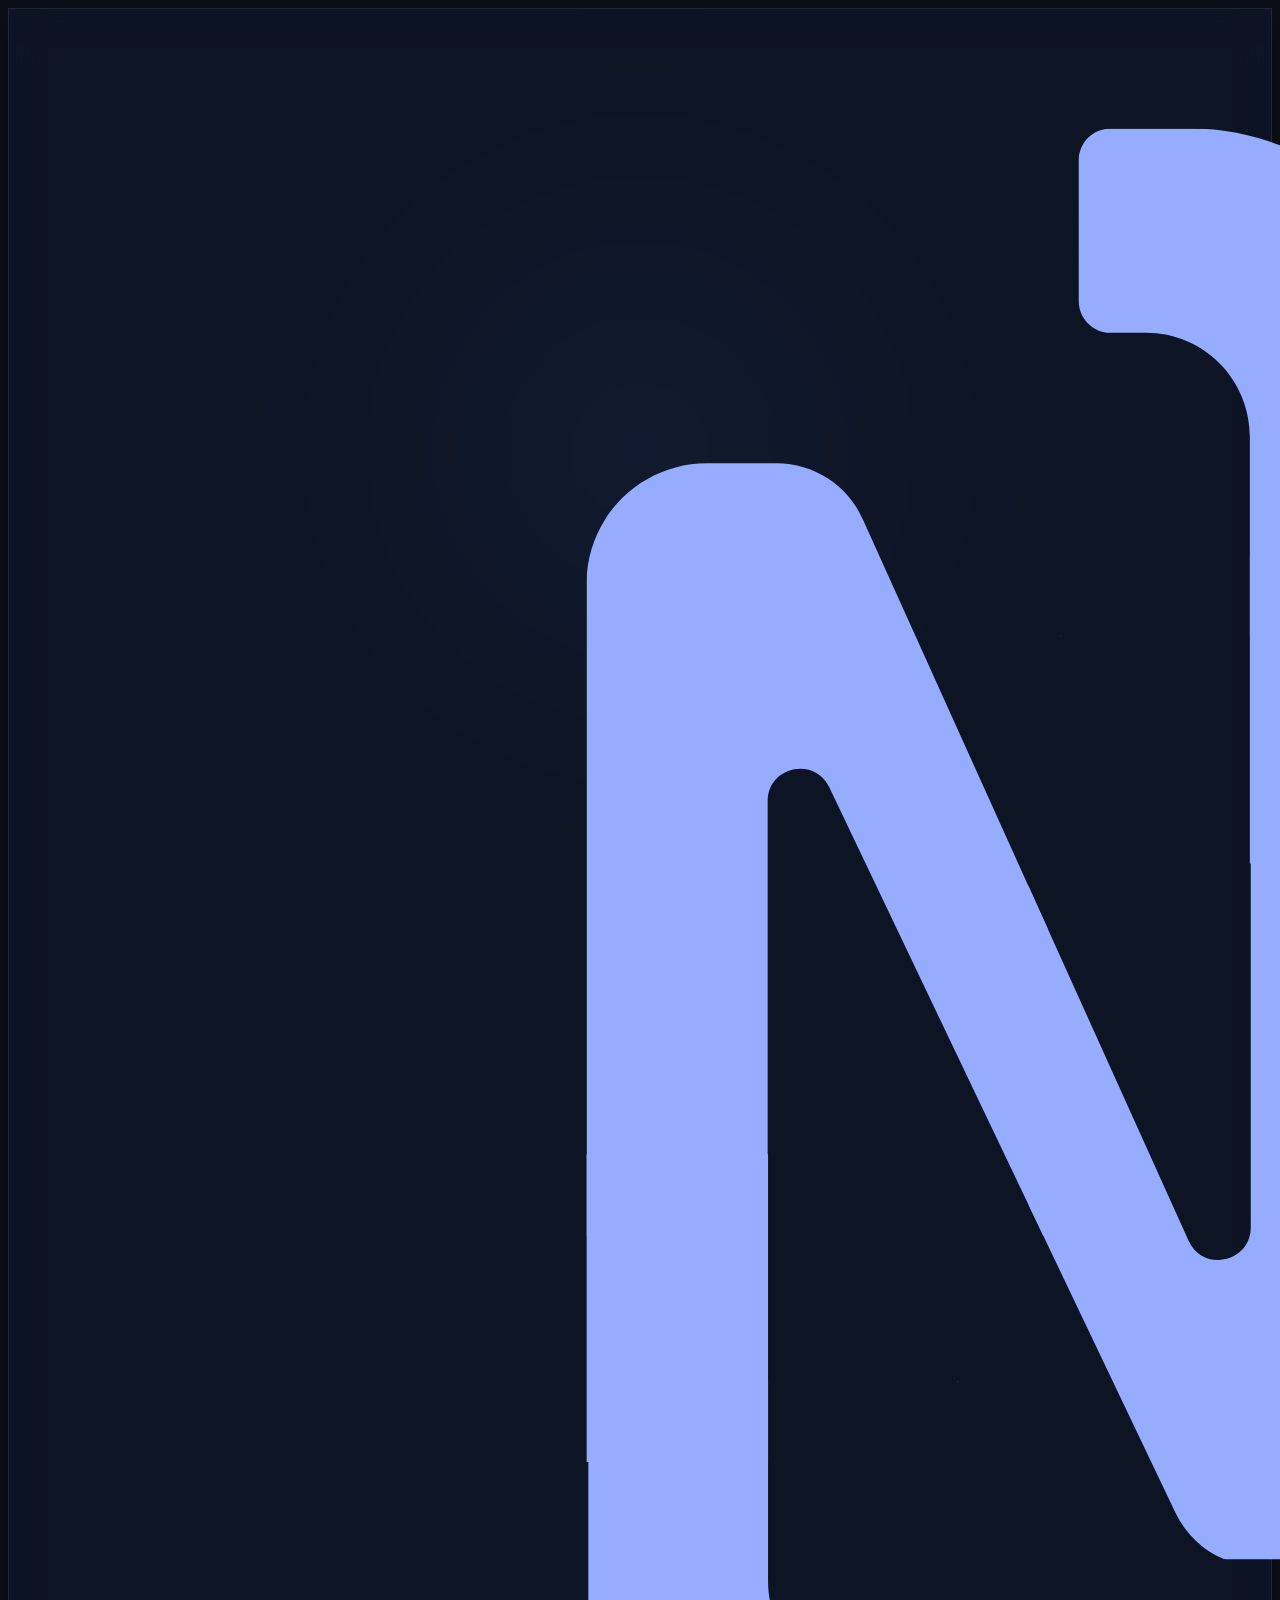
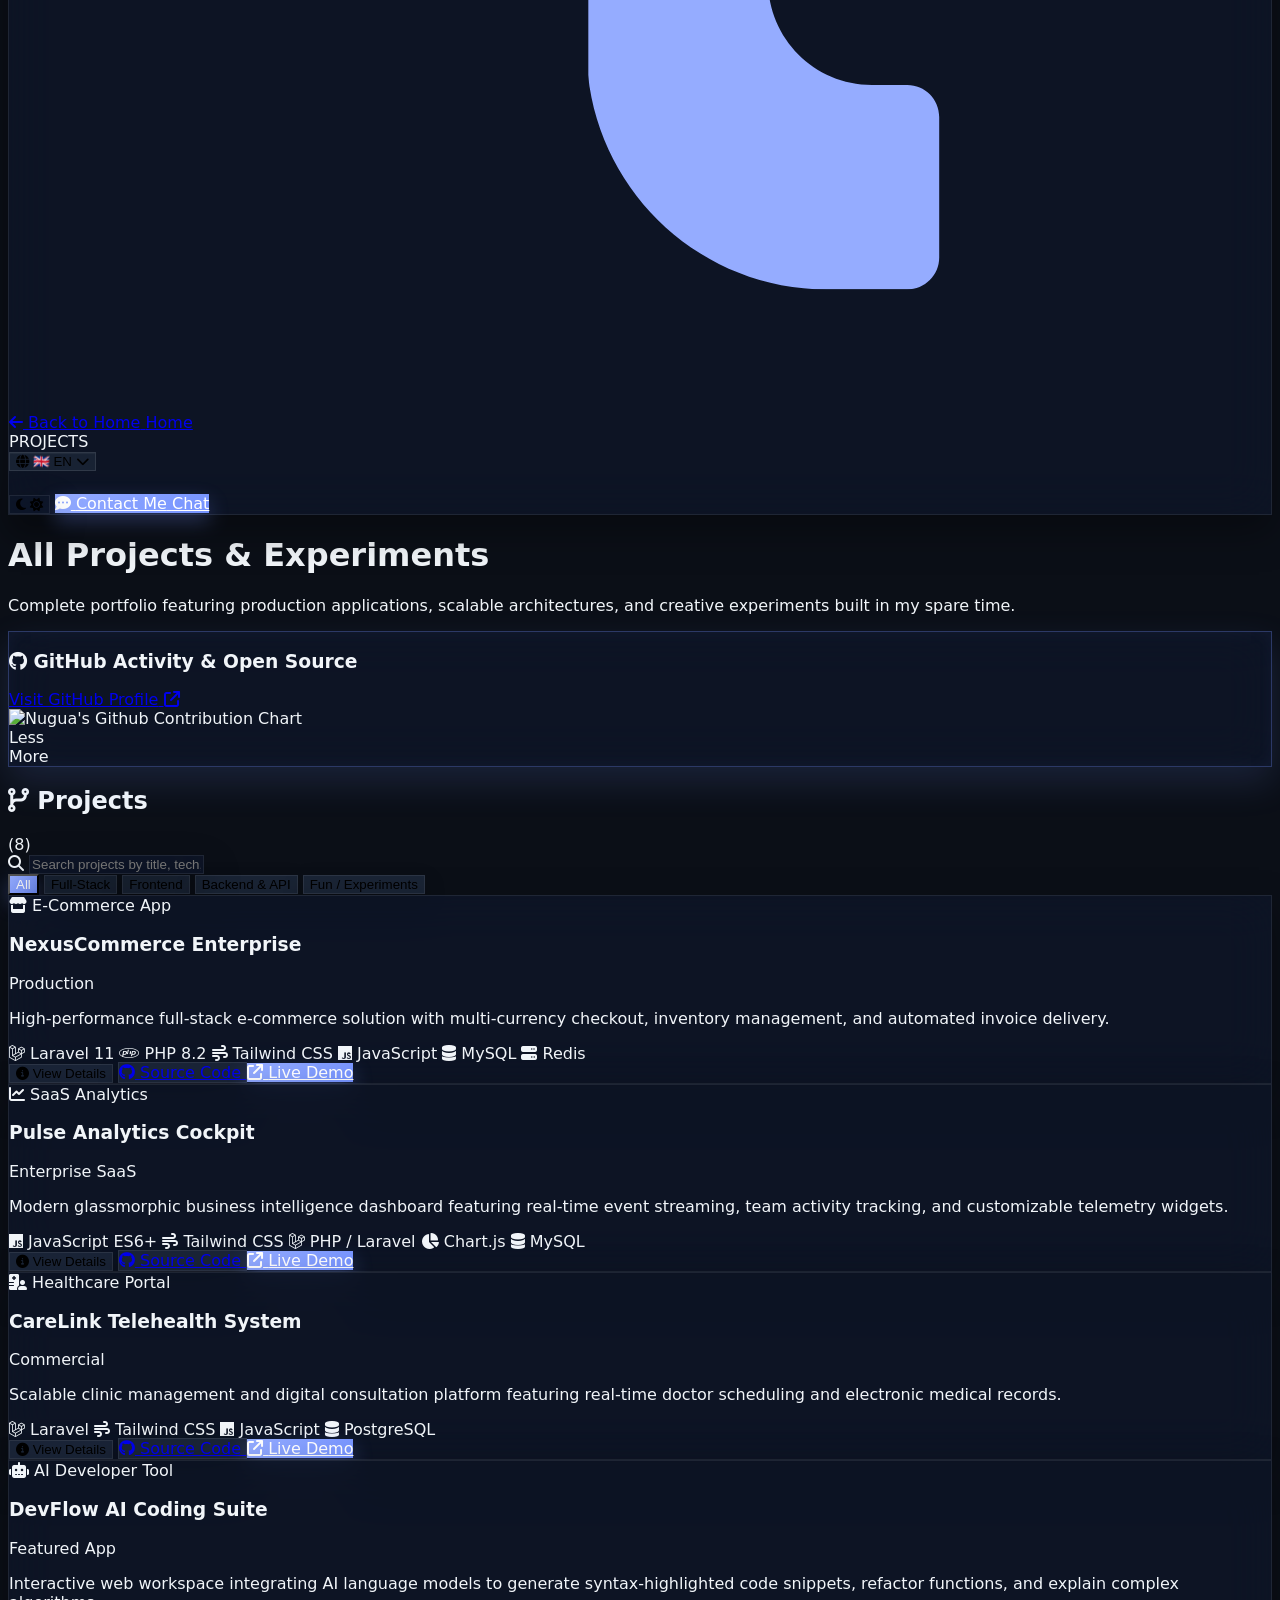
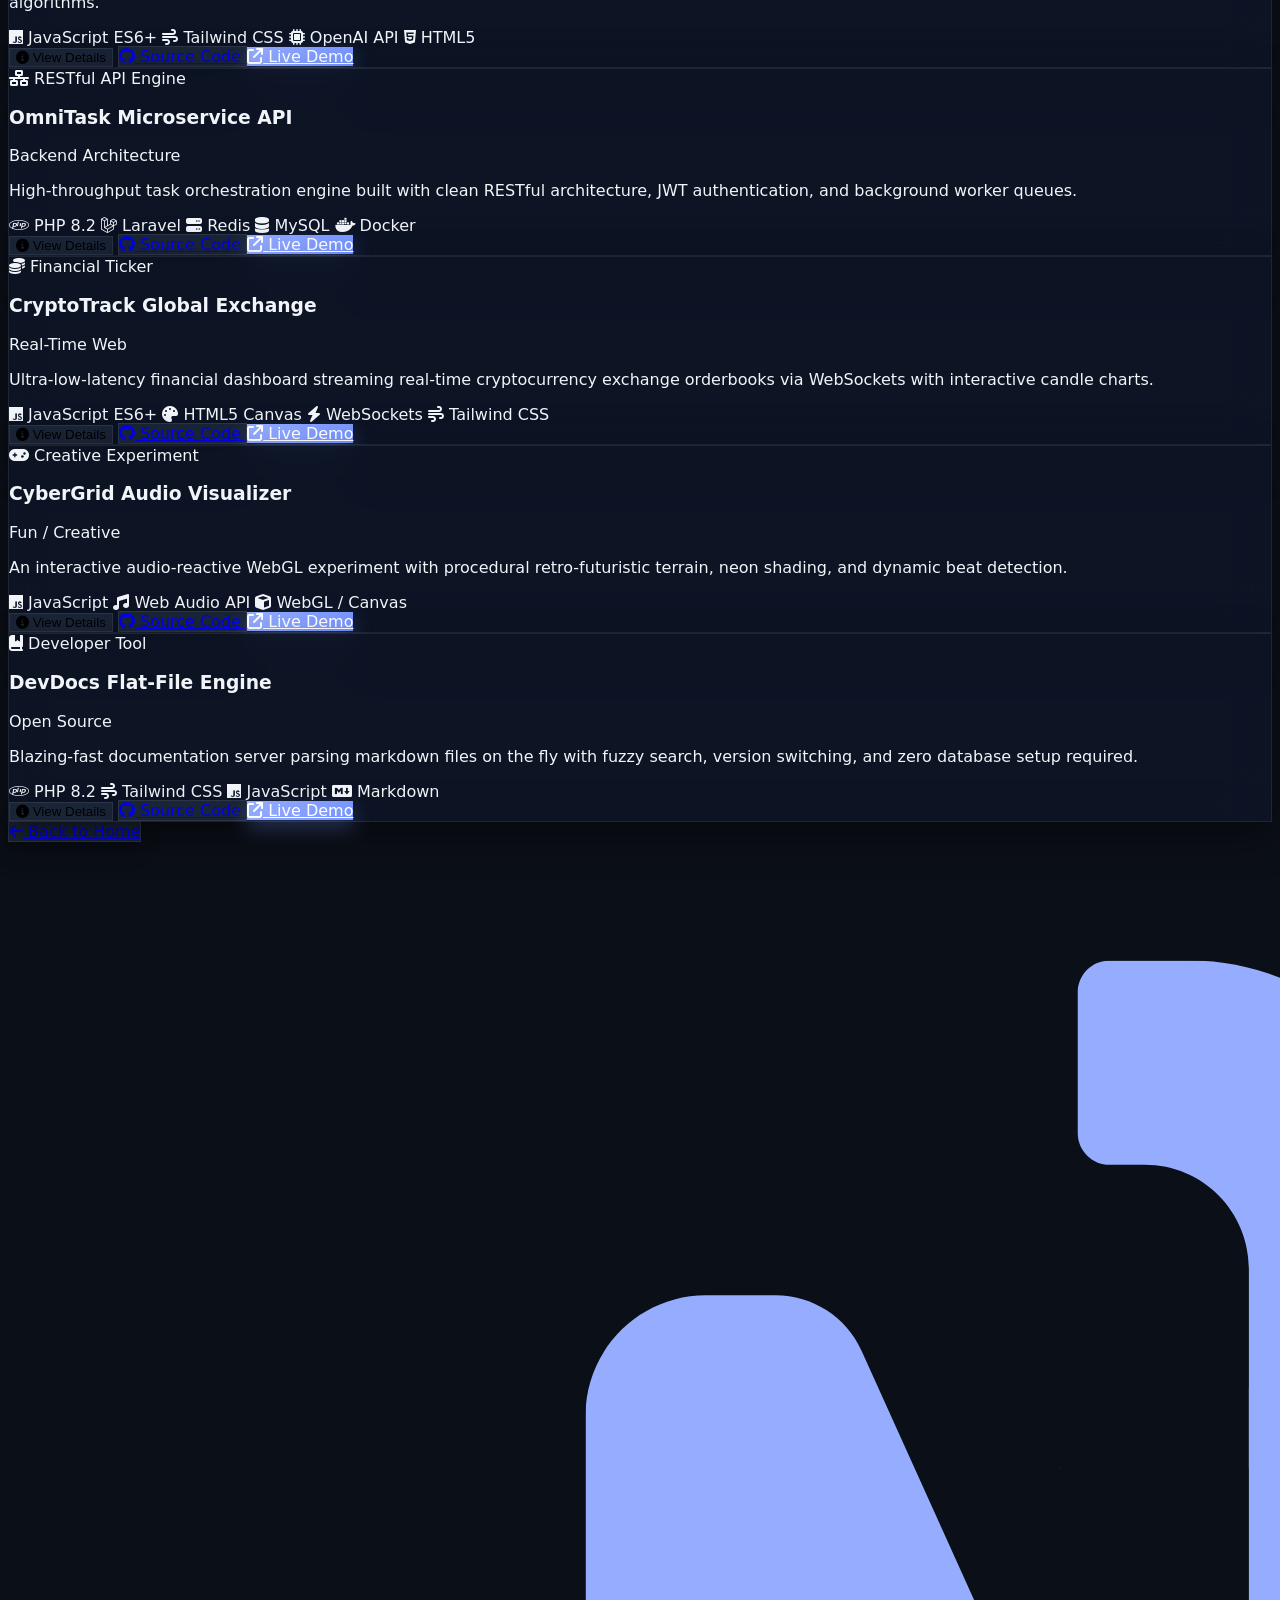
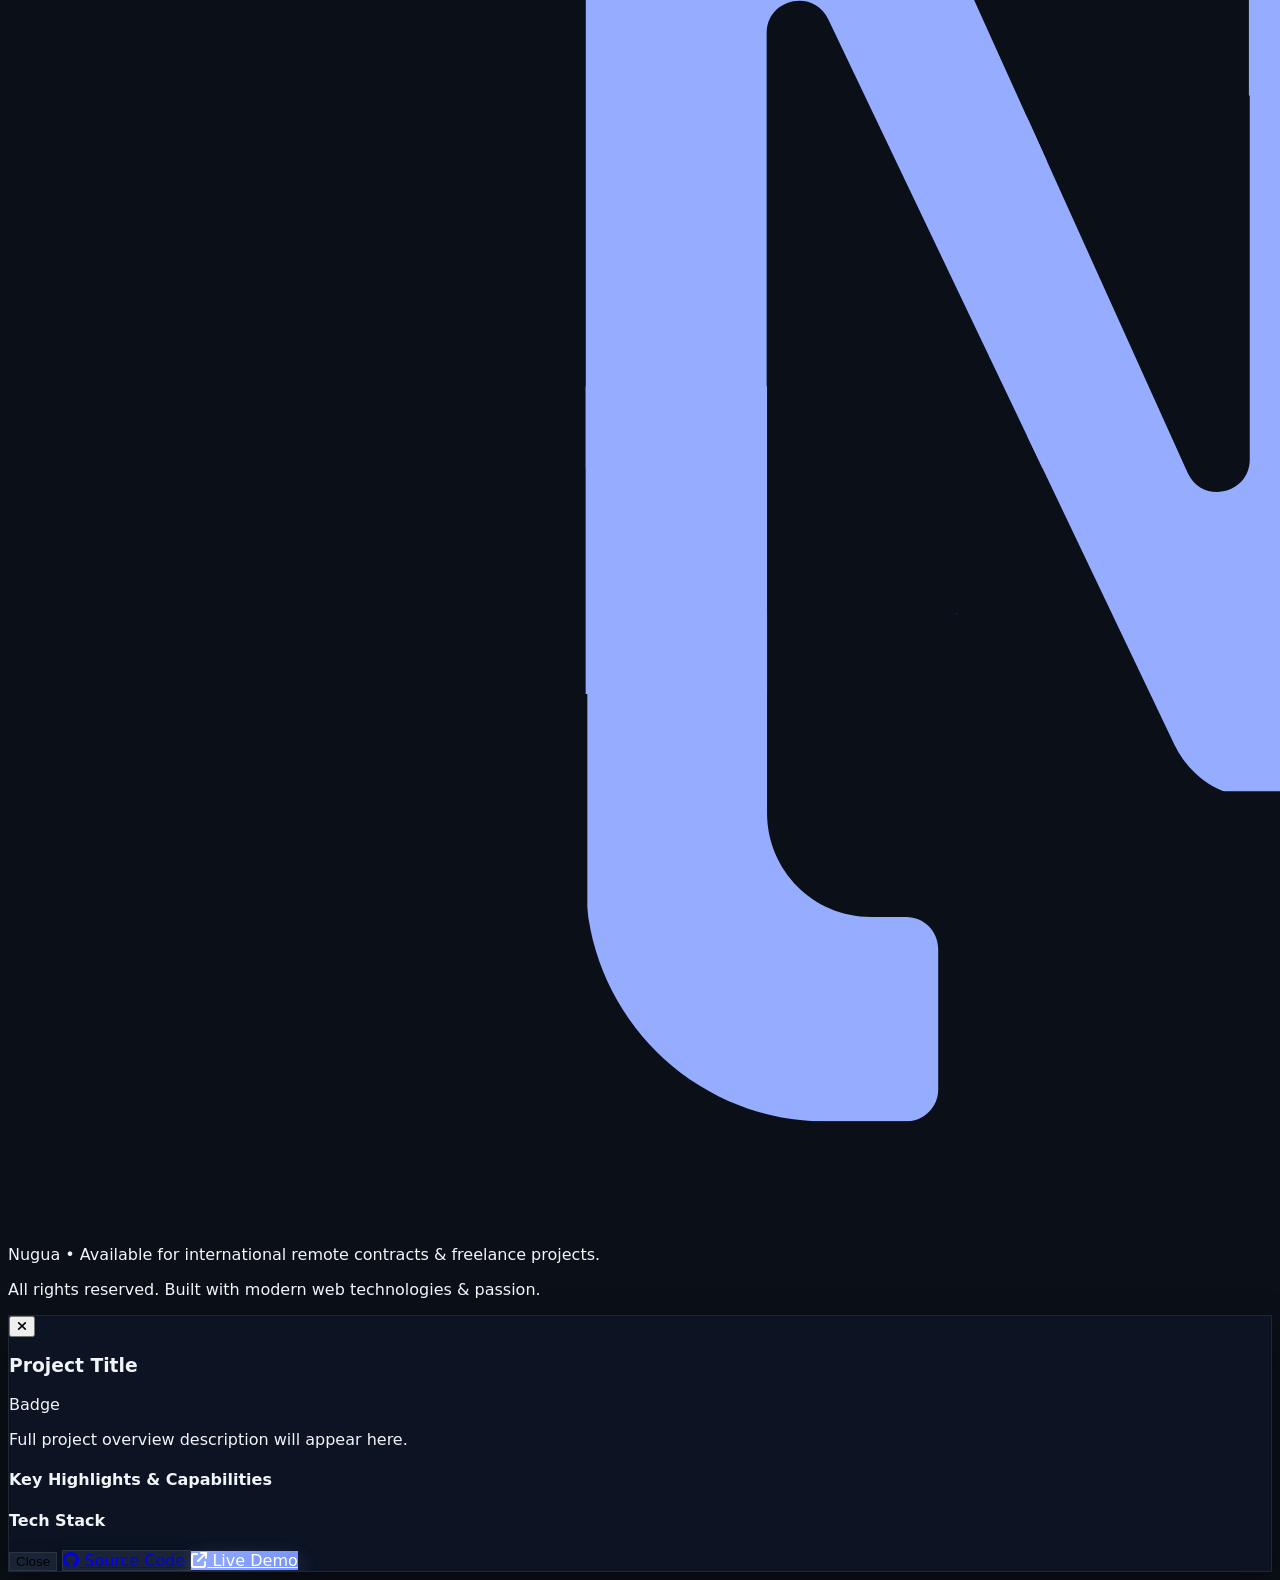
==== commit 7828f225: "Enhance responsiveness and UI improvements across portfolio pages - Optimized main.js for mobile, ta" ====
--- a/project.html
+++ b/project.html
@@ -39,18 +39,19 @@
     <div class="content-layer max-w-6xl mx-auto w-full flex flex-col items-center">
         
         <!-- ================= NAVBAR ================= -->
-        <nav class="glass-heavy-blur rounded-full px-4 sm:px-6 py-2.5 w-full max-w-5xl flex items-center justify-between mb-8 sticky top-3 sm:top-5 z-50 shadow-lg">
-            <div class="flex items-center gap-3">
-                <a href="index.html" class="w-9 h-9 sm:w-11 sm:h-11 overflow-hidden flex items-center justify-center shrink-0 transition-transform hover:scale-105" title="Back to Home">
+        <nav class="glass-heavy-blur rounded-full px-3.5 sm:px-6 py-2.5 w-full max-w-5xl flex items-center justify-between mb-8 sticky top-3 sm:top-5 z-50 shadow-lg">
+            <div class="flex items-center gap-2 sm:gap-3">
+                <a href="index.html" class="w-8 h-8 sm:w-11 sm:h-11 overflow-hidden flex items-center justify-center shrink-0 transition-transform hover:scale-105" title="Back to Home">
                     <img src="assets/img/logo.png" alt="Logo" class="object-contain w-full h-full">
                 </a>
-                <a href="index.html" class="hidden sm:inline-flex items-center gap-1.5 text-xs font-semibold text-slate-600 dark:text-slate-300 hover:text-[#7593ff] transition">
+                <a href="index.html" class="inline-flex items-center gap-1.5 text-xs font-semibold text-slate-600 dark:text-slate-300 hover:text-[#7593ff] transition px-2 py-1 rounded-full hover:bg-slate-200/50 dark:hover:bg-slate-800/50">
                     <i class="fa-solid fa-arrow-left text-xs"></i>
-                    <span data-i18n="nav_back_home">Back to Home</span>
+                    <span class="hidden sm:inline" data-i18n="nav_back_home">Back to Home</span>
+                    <span class="sm:hidden font-bold">Home</span>
                 </a>
             </div>
             
-            <div class="hidden sm:block">
+            <div class="hidden md:block">
                 <span class="text-xs font-extrabold tracking-widest text-[#7593ff] uppercase bg-[#7593ff]/15 px-3 py-1 rounded-full border border-[#7593ff]/30" data-i18n="nav_projects_tag">PROJECTS</span>
             </div>
 
@@ -59,7 +60,7 @@
                 <div class="relative">
                     <button class="lang-dropdown-btn contact-pill-btn px-2.5 sm:px-3 py-1.5 rounded-full text-xs font-semibold text-slate-700 dark:text-slate-200 flex items-center gap-1.5 cursor-pointer hover:border-[#7593ff]/60 transition" data-target="langMenuProjects" aria-label="Select Language">
                         <i class="fa-solid fa-globe text-[#7593ff] text-xs"></i>
-                        <span class="current-lang-text font-bold">🇬🇧 EN</span>
+                        <span class="current-lang-text font-bold text-xs">🇬🇧 EN</span>
                         <i class="fa-solid fa-chevron-down text-[10px] opacity-70"></i>
                     </button>
 
@@ -86,9 +87,10 @@
                     <i class="fa-solid fa-sun text-xs sm:text-sm dark:hidden"></i>
                 </button>
 
-                <a href="index.html#contact" class="soft-button-primary px-3.5 sm:px-4 py-1.5 sm:py-2 rounded-full text-xs font-semibold flex items-center gap-1.5">
+                <a href="index.html#contact" class="soft-button-primary px-3 sm:px-4 py-1.5 sm:py-2 rounded-full text-xs font-semibold flex items-center gap-1.5">
                     <i class="fa-solid fa-comment-dots text-xs"></i>
-                    <span data-i18n="nav_contact_btn">Contact Me</span>
+                    <span class="hidden xs:inline" data-i18n="nav_contact_btn">Contact Me</span>
+                    <span class="xs:hidden">Chat</span>
                 </a>
             </div>
         </nav>
@@ -153,19 +155,19 @@
                         <input type="text" id="projectSearch" placeholder="Search projects by title, tech..." data-i18n-placeholder="projects_search_placeholder" class="w-full pl-9 pr-3.5 py-2 text-xs rounded-xl glass-heavy-blur text-slate-800 dark:text-slate-200 focus:outline-none focus:ring-2 focus:ring-[#7593ff]/60 border border-slate-300 dark:border-slate-700">
                     </div>
 
-                    <!-- Category Pills -->
-                    <div class="flex flex-wrap items-center gap-1.5 overflow-x-auto pb-1 sm:pb-0">
-                        <button onclick="filterProjects('all', event)" class="category-btn px-3 py-1.5 rounded-xl text-xs font-semibold soft-button-primary text-white transition cursor-pointer" data-i18n="projects_filter_all">All</button>
-                        <button onclick="filterProjects('fullstack', event)" class="category-btn px-3 py-1.5 rounded-xl text-xs font-semibold soft-button-secondary text-slate-700 dark:text-slate-200 transition cursor-pointer" data-i18n="projects_filter_fullstack">Full-Stack</button>
-                        <button onclick="filterProjects('frontend', event)" class="category-btn px-3 py-1.5 rounded-xl text-xs font-semibold soft-button-secondary text-slate-700 dark:text-slate-200 transition cursor-pointer" data-i18n="projects_filter_frontend">Frontend</button>
-                        <button onclick="filterProjects('backend', event)" class="category-btn px-3 py-1.5 rounded-xl text-xs font-semibold soft-button-secondary text-slate-700 dark:text-slate-200 transition cursor-pointer" data-i18n="projects_filter_backend">Backend & API</button>
-                        <button onclick="filterProjects('fun', event)" class="category-btn px-3 py-1.5 rounded-xl text-xs font-semibold soft-button-secondary text-slate-700 dark:text-slate-200 transition cursor-pointer" data-i18n="projects_filter_fun">Experiments</button>
-                    </div>
-                </div>
-            </div>
-
-            <!-- CONTAINER PROJECT CARDS (Rendered via JS) -->
-            <div class="grid grid-cols-1 md:grid-cols-2 gap-5 sm:gap-6" id="projectContainer">
+                    <!-- Category Pills (Horizontally Scrollable on Mobile) -->
+                    <div class="flex items-center gap-1.5 overflow-x-auto no-scrollbar py-1">
+                        <button onclick="filterProjects('all', event)" class="category-btn shrink-0 px-3 py-1.5 rounded-xl text-xs font-semibold soft-button-primary text-white transition cursor-pointer" data-i18n="projects_filter_all">All</button>
+                        <button onclick="filterProjects('fullstack', event)" class="category-btn shrink-0 px-3 py-1.5 rounded-xl text-xs font-semibold soft-button-secondary text-slate-700 dark:text-slate-200 transition cursor-pointer" data-i18n="projects_filter_fullstack">Full-Stack</button>
+                        <button onclick="filterProjects('frontend', event)" class="category-btn shrink-0 px-3 py-1.5 rounded-xl text-xs font-semibold soft-button-secondary text-slate-700 dark:text-slate-200 transition cursor-pointer" data-i18n="projects_filter_frontend">Frontend</button>
+                        <button onclick="filterProjects('backend', event)" class="category-btn shrink-0 px-3 py-1.5 rounded-xl text-xs font-semibold soft-button-secondary text-slate-700 dark:text-slate-200 transition cursor-pointer" data-i18n="projects_filter_backend">Backend & API</button>
+                        <button onclick="filterProjects('fun', event)" class="category-btn shrink-0 px-3 py-1.5 rounded-xl text-xs font-semibold soft-button-secondary text-slate-700 dark:text-slate-200 transition cursor-pointer" data-i18n="projects_filter_fun">Experiments</button>
+                    </div>
+                </div>
+            </div>
+
+            <!-- CONTAINER PROJECT CARDS (1 Col Mobile, 2 Cols Tablet, 3 Cols Desktop) -->
+            <div class="grid grid-cols-1 md:grid-cols-2 lg:grid-cols-3 gap-4 sm:gap-6" id="projectContainer">
                 <!-- Dynamically rendered by assets/js/main.js -->
             </div>
 
@@ -193,8 +195,8 @@
 
     <!-- ================= PROJECT DETAILS MODAL ================= -->
     <div id="projectModal" class="modal-overlay hidden fixed inset-0 z-50 items-center justify-center p-3 sm:p-6 overflow-y-auto" onclick="if(event.target === this) closeProjectModal()">
-        <div class="modal-content glass-heavy-blur rounded-3xl max-w-2xl w-full p-6 sm:p-8 relative border border-white/10 shadow-2xl my-auto">
-            <button onclick="closeProjectModal()" class="absolute top-5 right-5 w-8 h-8 rounded-full bg-slate-200 dark:bg-slate-800 text-slate-700 dark:text-slate-200 flex items-center justify-center hover:bg-[#7593ff] hover:text-white transition cursor-pointer" aria-label="Close Modal">
+        <div class="modal-content glass-heavy-blur rounded-3xl max-w-2xl w-full p-4 sm:p-8 relative border border-white/10 shadow-2xl my-auto">
+            <button onclick="closeProjectModal()" class="absolute top-4 right-4 sm:top-5 sm:right-5 w-8 h-8 rounded-full bg-slate-200 dark:bg-slate-800 text-slate-700 dark:text-slate-200 flex items-center justify-center hover:bg-[#7593ff] hover:text-white transition cursor-pointer" aria-label="Close Modal">
                 <i class="fa-solid fa-xmark text-sm"></i>
             </button>
 
--- a/assets/css/style.css
+++ b/assets/css/style.css
@@ -1,5 +1,6 @@
 /* ==========================================================================
    Nugua Portfolio - Modern International Stylesheet
+   Fully Optimized for Mobile, Tablet, and Desktop Devices
    ========================================================================== */
 
 :root {
@@ -11,14 +12,21 @@
     --text-dark: #f1f5f9;
     --text-light: #1e293b;
     --card-dark: rgba(15, 23, 42, 0.72);
-    --card-light: rgba(255, 255, 255, 0.88);
+    --card-light: rgba(255, 255, 255, 0.90);
     --border-dark: rgba(255, 255, 255, 0.08);
     --border-light: rgba(226, 232, 240, 0.85);
 }
 
 /* Base resets & typography */
+*, *::before, *::after {
+    box-sizing: border-box;
+    -webkit-tap-highlight-color: transparent;
+}
+
 html {
     scroll-behavior: smooth;
+    text-size-adjust: 100%;
+    -webkit-text-size-adjust: 100%;
 }
 
 body {
@@ -27,6 +35,7 @@
     overflow-x: hidden;
     font-family: system-ui, -apple-system, BlinkMacSystemFont, 'Segoe UI', Roboto, Oxygen, Ubuntu, Cantarell, sans-serif;
     transition: background-color 0.3s ease, color 0.3s ease;
+    padding-bottom: env(safe-area-inset-bottom, 0px);
 }
 
 html:not(.dark) body {
@@ -34,27 +43,37 @@
     color: var(--text-light);
 }
 
-/* Custom Scrollbar */
-::-webkit-scrollbar {
-    width: 9px;
-}
-::-webkit-scrollbar-track {
-    background: #0b0f17;
-}
-html:not(.dark) ::-webkit-scrollbar-track {
-    background: #f1f5f9;
-}
-::-webkit-scrollbar-thumb {
-    background: #273549;
-    border-radius: 9999px;
-    border: 2px solid transparent;
-    background-clip: content-box;
-}
-::-webkit-scrollbar-thumb:hover {
-    background: #7593ff;
-}
-
-/* Mouse Glow Effect */
+/* Custom Scrollbar for desktop */
+@media (min-width: 768px) {
+    ::-webkit-scrollbar {
+        width: 8px;
+        height: 8px;
+    }
+    ::-webkit-scrollbar-track {
+        background: #0b0f17;
+    }
+    html:not(.dark) ::-webkit-scrollbar-track {
+        background: #f1f5f9;
+    }
+    ::-webkit-scrollbar-thumb {
+        background: #273549;
+        border-radius: 9999px;
+    }
+    ::-webkit-scrollbar-thumb:hover {
+        background: #7593ff;
+    }
+}
+
+/* Hide scrollbar for touch-swipe pill containers */
+.no-scrollbar::-webkit-scrollbar {
+    display: none;
+}
+.no-scrollbar {
+    -ms-overflow-style: none;
+    scrollbar-width: none;
+}
+
+/* Mouse Glow Effect (Active on Desktop & Cursor Devices) */
 .mouse-glow {
     position: fixed;
     top: 0;
@@ -71,6 +90,13 @@
     background: radial-gradient(800px circle at var(--x, 50%) var(--y, 50%), rgba(117, 147, 255, 0.22), rgba(248, 250, 252, 0) 50%);
 }
 
+/* On pure touch devices, reduce glow intensity to save battery and GPU */
+@media (hover: none) and (pointer: coarse) {
+    .mouse-glow {
+        opacity: 0.5;
+    }
+}
+
 .content-layer {
     position: relative;
     z-index: 10;
@@ -107,20 +133,27 @@
     background: linear-gradient(135deg, #95ACFF 0%, #7593ff 100%);
     color: #ffffff !important;
     box-shadow: 0 8px 20px rgba(117, 147, 255, 0.3);
-    transition: all 0.3s cubic-bezier(0.16, 1, 0.3, 1);
-}
-
-.soft-button-primary:hover {
-    transform: translateY(-2px);
-    box-shadow: 0 12px 28px rgba(117, 147, 255, 0.5);
-    filter: brightness(1.05);
+    transition: all 0.25s cubic-bezier(0.16, 1, 0.3, 1);
+    touch-action: manipulation;
+}
+
+@media (hover: hover) {
+    .soft-button-primary:hover {
+        transform: translateY(-2px);
+        box-shadow: 0 12px 28px rgba(117, 147, 255, 0.5);
+        filter: brightness(1.05);
+    }
+}
+.soft-button-primary:active {
+    transform: scale(0.98);
 }
 
 .soft-button-secondary {
     background: rgba(30, 41, 59, 0.85);
     box-shadow: 0 8px 20px rgba(0, 0, 0, 0.25);
     border: 1px solid rgba(255, 255, 255, 0.08);
-    transition: all 0.3s cubic-bezier(0.16, 1, 0.3, 1);
+    transition: all 0.25s cubic-bezier(0.16, 1, 0.3, 1);
+    touch-action: manipulation;
 }
 
 html:not(.dark) .soft-button-secondary {
@@ -130,10 +163,15 @@
     color: #475569;
 }
 
-.soft-button-secondary:hover {
-    transform: translateY(-2px);
-    border-color: rgba(117, 147, 255, 0.6);
-    box-shadow: 0 12px 24px rgba(149, 172, 255, 0.25);
+@media (hover: hover) {
+    .soft-button-secondary:hover {
+        transform: translateY(-2px);
+        border-color: rgba(117, 147, 255, 0.6);
+        box-shadow: 0 12px 24px rgba(149, 172, 255, 0.25);
+    }
+}
+.soft-button-secondary:active {
+    transform: scale(0.98);
 }
 
 .contact-pill-btn {
@@ -141,6 +179,7 @@
     border: 1px solid rgba(255, 255, 255, 0.1);
     box-shadow: inset 0 1px 1px rgba(255, 255, 255, 0.05);
     transition: all 0.25s ease;
+    touch-action: manipulation;
 }
 
 html:not(.dark) .contact-pill-btn {
@@ -148,32 +187,36 @@
     border: 1px solid rgba(226, 232, 240, 1);
 }
 
-.contact-pill-btn:hover {
-    border-color: rgba(117, 147, 255, 0.6);
-    transform: translateY(-1px);
+@media (hover: hover) {
+    .contact-pill-btn:hover {
+        border-color: rgba(117, 147, 255, 0.6);
+        transform: translateY(-1px);
+    }
 }
 
 /* Interactive Badges */
 .interactive-badge {
-    transition: all 0.3s cubic-bezier(0.16, 1, 0.3, 1);
+    transition: all 0.25s cubic-bezier(0.16, 1, 0.3, 1);
     cursor: pointer;
 }
-.interactive-badge:hover {
-    transform: translateY(-3px) scale(1.05);
-    background: linear-gradient(135deg, #95ACFF 0%, #7593ff 100%) !important;
-    color: #ffffff !important;
-    box-shadow: 0 8px 20px rgba(117, 147, 255, 0.4);
-    border-color: transparent !important;
-}
-.interactive-badge:hover i {
-    color: #ffffff !important;
+@media (hover: hover) {
+    .interactive-badge:hover {
+        transform: translateY(-2px) scale(1.04);
+        background: linear-gradient(135deg, #95ACFF 0%, #7593ff 100%) !important;
+        color: #ffffff !important;
+        box-shadow: 0 8px 20px rgba(117, 147, 255, 0.4);
+        border-color: transparent !important;
+    }
+    .interactive-badge:hover i {
+        color: #ffffff !important;
+    }
 }
 
 /* Scroll Animation Fade Box */
 .scroll-fade-box {
     opacity: 0;
-    transform: translateY(40px) scale(0.96);
-    transition: opacity 0.65s cubic-bezier(0.16, 1, 0.3, 1), transform 0.65s cubic-bezier(0.16, 1, 0.3, 1);
+    transform: translateY(30px) scale(0.98);
+    transition: opacity 0.6s cubic-bezier(0.16, 1, 0.3, 1), transform 0.6s cubic-bezier(0.16, 1, 0.3, 1);
     will-change: opacity, transform;
 }
 
@@ -199,24 +242,57 @@
 
 /* Step Cards */
 .step-card {
-    transition: all 0.4s cubic-bezier(0.16, 1, 0.3, 1);
+    transition: all 0.3s cubic-bezier(0.16, 1, 0.3, 1);
     position: relative;
 }
 
-.step-card:hover {
-    transform: translateY(-4px) scale(1.015);
-    border-color: #7593ff;
-    box-shadow: 0 20px 40px rgba(117, 147, 255, 0.28);
+@media (hover: hover) {
+    .step-card:hover {
+        transform: translateY(-4px) scale(1.015);
+        border-color: #7593ff;
+        box-shadow: 0 20px 40px rgba(117, 147, 255, 0.28);
+    }
+}
+
+/* Timeline Vertical Connector on Tablet and Desktop */
+@media (min-width: 768px) {
+    .timeline-spine {
+        position: absolute;
+        left: 50%;
+        top: 20px;
+        bottom: 20px;
+        width: 2px;
+        transform: translateX(-50%);
+        background: linear-gradient(to bottom, rgba(149, 172, 255, 0.6), rgba(117, 147, 255, 0.3), transparent);
+        pointer-events: none;
+        z-index: 0;
+    }
+}
+
+/* Timeline Vertical Connector on Mobile */
+@media (max-width: 767px) {
+    .timeline-spine-mobile {
+        position: absolute;
+        left: 18px;
+        top: 20px;
+        bottom: 20px;
+        width: 2px;
+        background: linear-gradient(to bottom, rgba(149, 172, 255, 0.5), rgba(117, 147, 255, 0.25), transparent);
+        pointer-events: none;
+        z-index: 0;
+    }
 }
 
 /* Project & Testimonial Cards */
 .project-card, .testimonial-card, .service-card, .timeline-card {
-    transition: all 0.35s cubic-bezier(0.16, 1, 0.3, 1);
-}
-.project-card:hover, .testimonial-card:hover, .service-card:hover, .timeline-card:hover {
-    transform: translateY(-6px);
-    box-shadow: 0 22px 42px rgba(117, 147, 255, 0.28);
-    border-color: rgba(117, 147, 255, 0.7);
+    transition: all 0.3s cubic-bezier(0.16, 1, 0.3, 1);
+}
+@media (hover: hover) {
+    .project-card:hover, .testimonial-card:hover, .service-card:hover, .timeline-card:hover {
+        transform: translateY(-5px);
+        box-shadow: 0 20px 38px rgba(117, 147, 255, 0.25);
+        border-color: rgba(117, 147, 255, 0.7);
+    }
 }
 
 /* Marquee infinite ticker */
@@ -225,25 +301,37 @@
     width: 100%;
     position: relative;
     display: flex;
-    mask-image: linear-gradient(to right, transparent, black 12%, black 88%, transparent);
-    -webkit-mask-image: linear-gradient(to right, transparent, black 12%, black 88%, transparent);
+    mask-image: linear-gradient(to right, transparent, black 8%, black 92%, transparent);
+    -webkit-mask-image: linear-gradient(to right, transparent, black 8%, black 92%, transparent);
 }
 
 .marquee-track {
     display: flex;
-    gap: 1.25rem;
+    gap: 1rem;
     width: max-content;
     will-change: transform;
-    animation: scrollMarquee 28s linear infinite;
+    animation: scrollMarquee 26s linear infinite;
+}
+
+@media (min-width: 640px) {
+    .marquee-track {
+        gap: 1.25rem;
+    }
 }
 
 .marquee-group {
     display: flex;
-    gap: 1.25rem;
+    gap: 1rem;
     flex-shrink: 0;
     min-width: max-content;
 }
 
+@media (min-width: 640px) {
+    .marquee-group {
+        gap: 1.25rem;
+    }
+}
+
 .marquee-track:hover {
     animation-play-state: paused;
 }
@@ -251,10 +339,12 @@
 .marquee-card {
     transition: transform 0.2s ease, box-shadow 0.2s ease, border-color 0.2s ease;
 }
-.marquee-card:hover {
-    transform: translateY(-3px) scale(1.03);
-    box-shadow: 0 10px 25px rgba(149, 172, 255, 0.35);
-    border-color: rgba(117, 147, 255, 0.6);
+@media (hover: hover) {
+    .marquee-card:hover {
+        transform: translateY(-2px) scale(1.02);
+        box-shadow: 0 10px 22px rgba(149, 172, 255, 0.3);
+        border-color: rgba(117, 147, 255, 0.6);
+    }
 }
 
 @keyframes scrollMarquee {
@@ -308,28 +398,50 @@
     pointer-events: auto;
 }
 
-/* Modal Backdrop & Container */
+/* Modal Backdrop & Container - Full Responsive */
 .modal-overlay {
-    backdrop-filter: blur(12px);
-    -webkit-backdrop-filter: blur(12px);
-    background-color: rgba(11, 15, 23, 0.75);
+    backdrop-filter: blur(14px);
+    -webkit-backdrop-filter: blur(14px);
+    background-color: rgba(11, 15, 23, 0.82);
     transition: opacity 0.3s ease;
 }
 
 .modal-content {
     transition: transform 0.3s cubic-bezier(0.16, 1, 0.3, 1), opacity 0.3s ease;
-}
-
-/* Toast Notification */
+    max-height: 90vh;
+    overflow-y: auto;
+    -webkit-overflow-scrolling: touch;
+}
+
+@media (max-width: 640px) {
+    .modal-content {
+        max-height: 86vh;
+        margin-top: auto;
+        margin-bottom: auto;
+    }
+}
+
+/* Toast Notification - Mobile Friendly */
 #toastNotification {
     position: fixed;
-    bottom: 24px;
-    right: 24px;
+    bottom: 20px;
+    right: 20px;
     z-index: 9999;
     transform: translateY(100px);
     opacity: 0;
     transition: all 0.35s cubic-bezier(0.16, 1, 0.3, 1);
     pointer-events: none;
+    max-width: 90vw;
+}
+
+@media (max-width: 640px) {
+    #toastNotification {
+        left: 16px;
+        right: 16px;
+        bottom: 16px;
+        justify-content: center;
+        text-align: center;
+    }
 }
 
 #toastNotification.show {
@@ -338,16 +450,26 @@
     pointer-events: auto;
 }
 
-/* Back To Top Button */
+/* Back To Top Button - Thumb Friendly */
 #backToTopBtn {
     position: fixed;
-    bottom: 24px;
-    left: 24px;
+    bottom: 20px;
+    left: 20px;
     z-index: 40;
     opacity: 0;
     visibility: hidden;
     transform: scale(0.8);
-    transition: all 0.3s cubic-bezier(0.16, 1, 0.3, 1);
+    transition: all 0.25s cubic-bezier(0.16, 1, 0.3, 1);
+    touch-action: manipulation;
+}
+
+@media (max-width: 640px) {
+    #backToTopBtn {
+        bottom: 16px;
+        left: 16px;
+        width: 38px;
+        height: 38px;
+    }
 }
 
 #backToTopBtn.visible {
@@ -356,13 +478,16 @@
     transform: scale(1);
 }
 
-#backToTopBtn:hover {
-    transform: translateY(-3px) scale(1.05);
+@media (hover: hover) {
+    #backToTopBtn:hover {
+        transform: translateY(-2px) scale(1.05);
+    }
 }
 
 /* Mobile Navigation Drawer */
 #mobileMenuDrawer {
-    transition: transform 0.3s cubic-bezier(0.16, 1, 0.3, 1), opacity 0.3s ease;
+    transition: transform 0.3s cubic-bezier(0.16, 1, 0.3, 1), opacity 0.25s ease;
+    -webkit-overflow-scrolling: touch;
 }
 
 #mobileMenuDrawer.closed {
